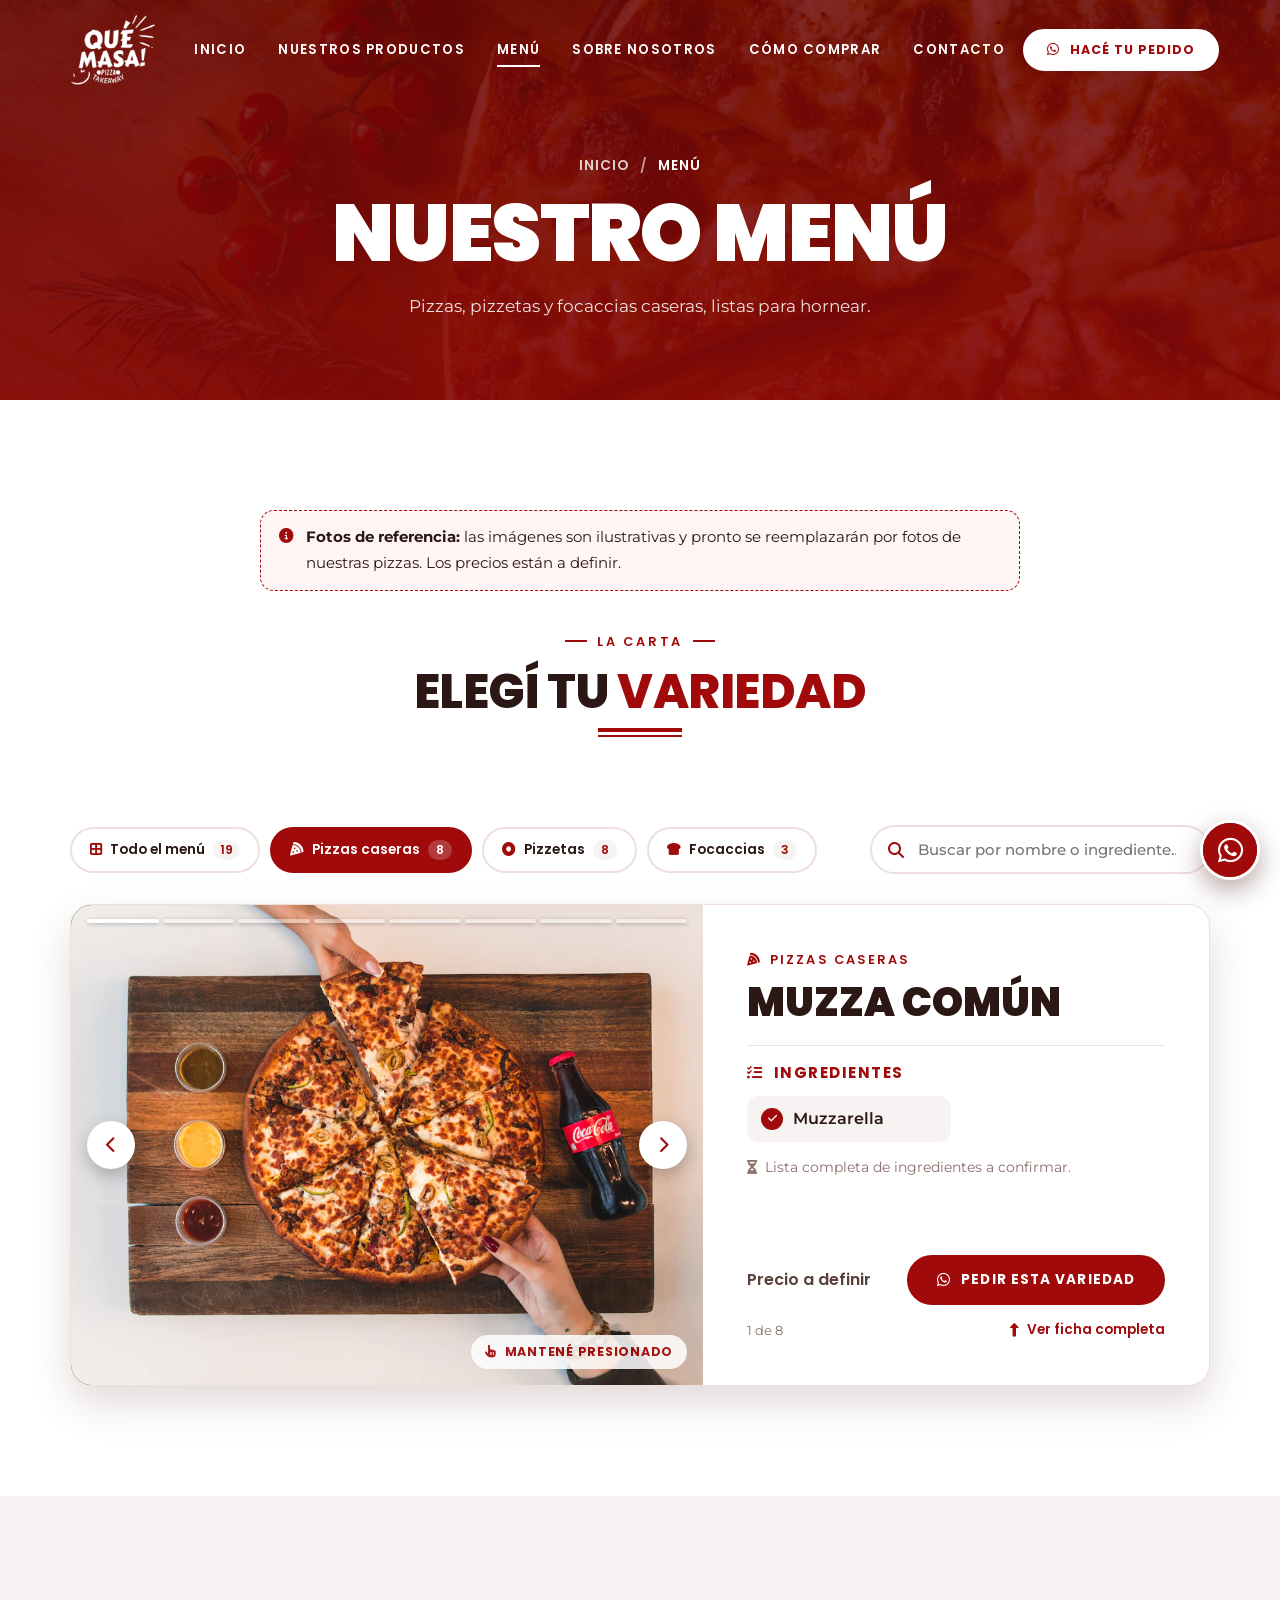
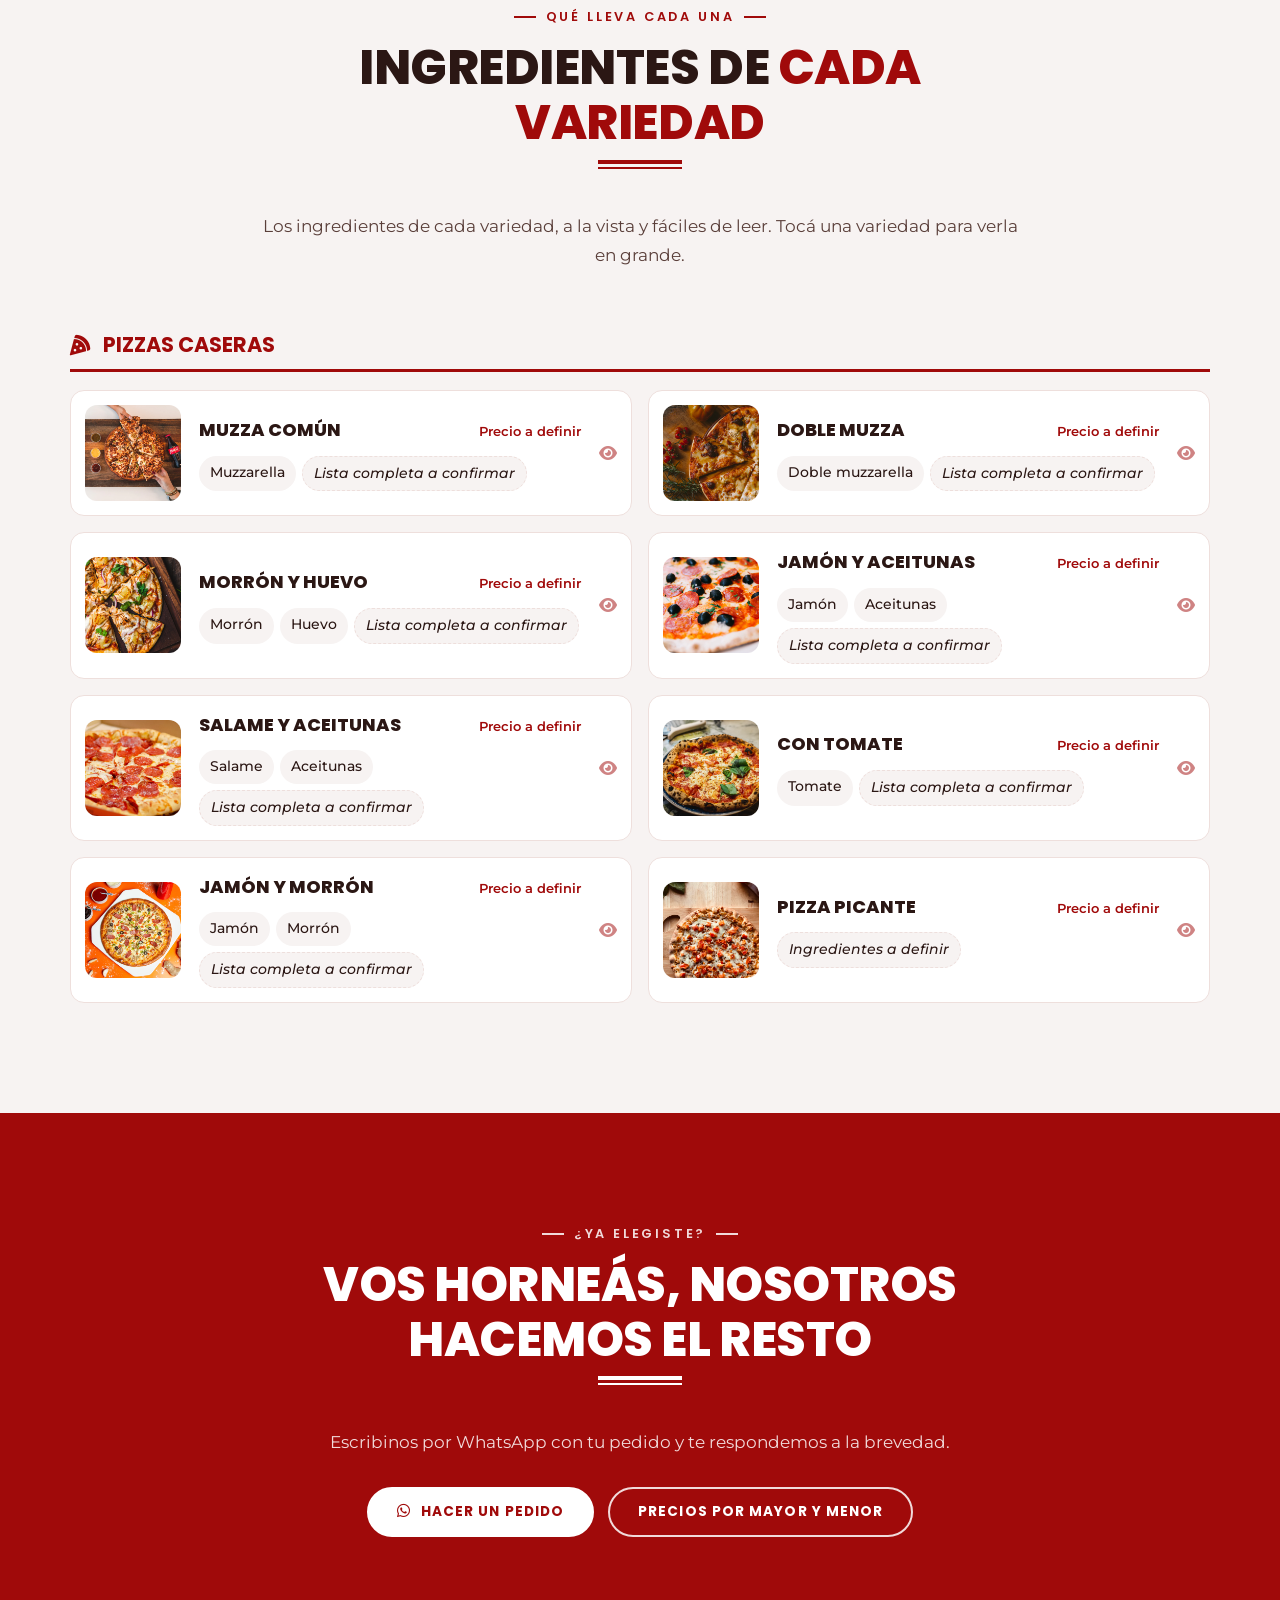
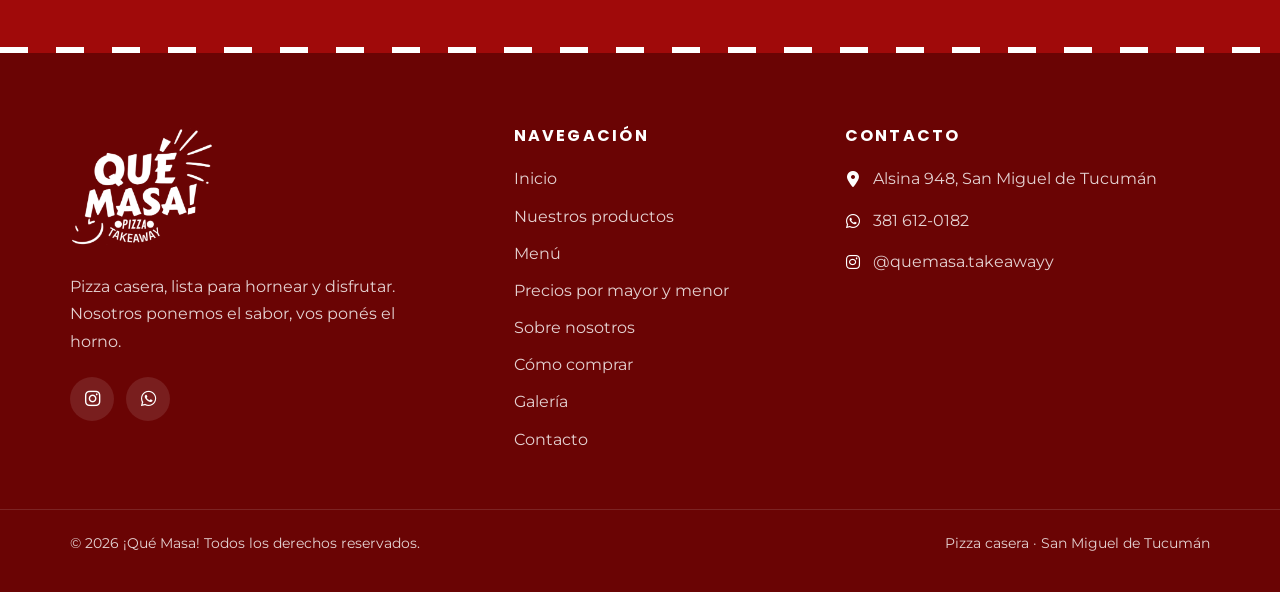
==== menu.html @ 03699018 "Sitio web de ¡Qué Masa!: inicio, menú interactivo y lista de precios - index.html: presentación, pro" ====
<!DOCTYPE html>
<html lang="es-AR">
<head>
    <meta charset="UTF-8">
    <meta name="viewport" content="width=device-width, initial-scale=1">
    <title>Menú | ¡Qué Masa! — Pizzas caseras, focaccias y pizzetas</title>
    <meta name="description" content="Menú de ¡Qué Masa!: pizzas caseras, pizzetas y focaccias listas para hornear. Mirá cada variedad con sus ingredientes y pedí por WhatsApp.">
    <meta name="theme-color" content="#6A0404">

    <meta property="og:type" content="website">
    <meta property="og:title" content="Menú | ¡Qué Masa!">
    <meta property="og:description" content="Pizzas caseras, focaccias y pizzetas listas para hornear. Mirá los ingredientes de cada una.">
    <meta property="og:image" content="assets/img/hero-pizza.webp">
    <meta property="og:locale" content="es_AR">

    <link rel="icon" type="image/png" href="assets/img/favicon.png">
    <link rel="apple-touch-icon" href="assets/img/favicon.png">

    <link rel="preconnect" href="https://fonts.googleapis.com">
    <link rel="preconnect" href="https://fonts.gstatic.com" crossorigin>
    <link href="https://fonts.googleapis.com/css2?family=Montserrat:wght@400;500;600;700&family=Poppins:wght@500;600;700;800;900&display=swap" rel="stylesheet">
    <link rel="stylesheet" href="https://cdnjs.cloudflare.com/ajax/libs/font-awesome/6.5.2/css/all.min.css" crossorigin="anonymous" referrerpolicy="no-referrer">

    <link rel="stylesheet" href="css/style.css">
</head>
<body class="pagina-menu">
    <a class="saltar-contenido" href="#contenido">Saltar al contenido</a>

    <!-- ==================== HEADER ==================== -->
    <header class="header" id="header">
        <nav class="nav contenedor" aria-label="Navegación principal">
            <a href="index.html" class="marca" aria-label="¡Qué Masa! — Ir al inicio">
                <img class="marca__logo" src="assets/img/logo-quemasa-blanco.png" alt="¡Qué Masa! Pizza Takeaway" width="484" height="403">
            </a>

            <button class="nav__toggle" type="button" aria-controls="menu-principal" aria-expanded="false" aria-label="Abrir menú">
                <span></span>
            </button>

            <ul class="nav__menu" id="menu-principal">
                <li><a class="nav__link" href="index.html#inicio">Inicio</a></li>
                <li><a class="nav__link" href="index.html#productos">Nuestros productos</a></li>
                <li><a class="nav__link is-active" href="menu.html" aria-current="page">Menú</a></li>
                <li><a class="nav__link" href="index.html#nosotros">Sobre nosotros</a></li>
                <li><a class="nav__link" href="index.html#como-comprar">Cómo comprar</a></li>
                <li><a class="nav__link" href="index.html#contacto">Contacto</a></li>
                <li>
                    <a class="btn btn--blanco nav__cta" href="https://wa.me/5493816120182" target="_blank" rel="noopener"
                       data-wa="¡Hola, Qué Masa! Vi el menú y quiero hacer un pedido.">
                        <i class="fa-brands fa-whatsapp" aria-hidden="true"></i> Hacé tu pedido
                    </a>
                </li>
            </ul>
            <div class="nav-overlay" aria-hidden="true"></div>
        </nav>
    </header>

    <main id="contenido">

        <!-- ==================== ENCABEZADO DE PÁGINA ==================== -->
        <section class="pagina-hero" aria-labelledby="menu-titulo">
            <div class="pagina-hero__foto">
                <img src="assets/img/banda-mayorista.webp" alt="" width="1600" height="800" fetchpriority="high">
            </div>
            <div class="contenedor pagina-hero__contenido">
                <nav class="migas" aria-label="Ruta de navegación">
                    <ol>
                        <li><a href="index.html">Inicio</a></li>
                        <li aria-current="page">Menú</li>
                    </ol>
                </nav>
                <h1 class="pagina-hero__titulo" id="menu-titulo">Nuestro menú</h1>
                <p class="pagina-hero__texto">Pizzas, pizzetas y focaccias caseras, listas para hornear.</p>
            </div>
        </section>

        <!-- ==================== CARTA INTERACTIVA ==================== -->
        <section class="seccion carta" id="carta" aria-labelledby="carta-titulo">
            <div class="contenedor">
                <p class="aviso-ejemplo" id="aviso-ejemplo" hidden>
                    <i class="fa-solid fa-circle-info" aria-hidden="true"></i>
                    <span><strong>Fotos de referencia:</strong> las imágenes son ilustrativas y pronto se reemplazarán por fotos de nuestras pizzas. Los precios están a definir.</span>
                </p>

                <div class="titulo-seccion revelar">
                    <span class="kicker">La carta</span>
                    <h2 class="titulo" id="carta-titulo">Elegí tu <span class="destacado">variedad</span></h2>
                </div>

                <!-- Filtros -->
                <div class="carta__controles revelar">
                    <div class="filtros" role="group" aria-label="Filtrar por categoría" id="filtros"></div>
                    <label class="buscador">
                        <i class="fa-solid fa-magnifying-glass" aria-hidden="true"></i>
                        <span class="visualmente-oculto">Buscar por nombre o ingrediente</span>
                        <input type="search" id="buscador" placeholder="Buscar por nombre o ingrediente…" autocomplete="off">
                    </label>
                </div>

                <!-- Carrusel: variedad seleccionada con foto grande e ingredientes -->
                <article class="vitrina" id="vitrina" aria-roledescription="carrusel" aria-label="Variedades del menú" aria-live="polite">
                    <div class="vitrina__media">
                        <button class="vitrina__foto" type="button" id="vitrina-foto" aria-label="Ampliar foto (mantené presionado para ver la ficha completa)">
                            <img id="vitrina-img" alt="" width="1000" height="750" draggable="false">
                            <span class="vitrina__zoom"><i class="fa-solid fa-hand-pointer" aria-hidden="true"></i> Mantené presionado</span>
                        </button>
                        <div class="historias" id="vitrina-progreso" aria-hidden="true"></div>
                        <span class="vitrina__etiqueta" id="vitrina-etiqueta" hidden></span>
                        <button class="vitrina__flecha vitrina__flecha--prev" type="button" id="vitrina-prev" aria-label="Variedad anterior"><i class="fa-solid fa-chevron-left" aria-hidden="true"></i></button>
                        <button class="vitrina__flecha vitrina__flecha--next" type="button" id="vitrina-next" aria-label="Variedad siguiente"><i class="fa-solid fa-chevron-right" aria-hidden="true"></i></button>
                    </div>

                    <div class="vitrina__info">
                        <span class="vitrina__categoria" id="vitrina-categoria"></span>
                        <h3 class="vitrina__nombre" id="vitrina-nombre"></h3>
                        <p class="vitrina__descripcion" id="vitrina-descripcion"></p>

                        <h4 class="vitrina__subtitulo"><i class="fa-solid fa-list-check" aria-hidden="true"></i> Ingredientes</h4>
                        <ul class="ingredientes" id="vitrina-ingredientes"></ul>
                        <p class="vitrina__nota" id="vitrina-nota" hidden><i class="fa-solid fa-hourglass-half" aria-hidden="true"></i> Lista completa de ingredientes a confirmar.</p>

                        <div class="vitrina__pie">
                            <p class="vitrina__precio" id="vitrina-precio"></p>
                            <a class="btn btn--whatsapp" id="vitrina-pedir" href="https://wa.me/5493816120182" target="_blank" rel="noopener">
                                <i class="fa-brands fa-whatsapp" aria-hidden="true"></i> Pedir esta variedad
                            </a>
                        </div>
                        <div class="vitrina__extra">
                            <p class="vitrina__contador" id="vitrina-contador"></p>
                            <button class="vitrina__ver-ficha" type="button" id="vitrina-ver-ficha">
                                <i class="fa-solid fa-up-long" aria-hidden="true"></i> Ver ficha completa
                            </button>
                        </div>
                    </div>
                </article>

                <p class="carta__vacio" id="carta-vacio" hidden>
                    <i class="fa-regular fa-face-frown" aria-hidden="true"></i>
                    No encontramos variedades con esa búsqueda. Probá con otro ingrediente.
                </p>

                <noscript>
                    <p class="carta__vacio">Para ver el menú interactivo necesitás tener JavaScript activado. También podés consultarnos por WhatsApp al 381 612-0182.</p>
                </noscript>
            </div>
        </section>

        <!-- ==================== INGREDIENTES DE CADA VARIEDAD ==================== -->
        <section class="seccion tabla-ingredientes" id="ingredientes" aria-labelledby="ingredientes-titulo">
            <div class="contenedor">
                <div class="titulo-seccion revelar">
                    <span class="kicker">Qué lleva cada una</span>
                    <h2 class="titulo" id="ingredientes-titulo">Ingredientes de <span class="destacado">cada variedad</span></h2>
                    <p class="bajada">Los ingredientes de cada variedad, a la vista y fáciles de leer. Tocá una variedad para verla en grande.</p>
                </div>

                <div id="lista-ingredientes"></div>
            </div>
        </section>

        <!-- ==================== CTA ==================== -->
        <section class="seccion menu-cta en-oscuro" aria-labelledby="cta-titulo">
            <div class="contenedor menu-cta__contenido revelar">
                <div class="titulo-seccion">
                    <span class="kicker">¿Ya elegiste?</span>
                    <h2 class="titulo" id="cta-titulo">Vos horneás, <span class="destacado">nosotros hacemos el resto</span></h2>
                    <p class="bajada">Escribinos por WhatsApp con tu pedido y te respondemos a la brevedad.</p>
                </div>
                <div class="menu-cta__acciones">
                    <a class="btn btn--blanco" href="https://wa.me/5493816120182" target="_blank" rel="noopener"
                       data-wa="¡Hola, Qué Masa! Vi el menú y quiero hacer un pedido.">
                        <i class="fa-brands fa-whatsapp" aria-hidden="true"></i> Hacer un pedido
                    </a>
                    <a class="btn btn--contorno" href="precios.html">Precios por mayor y menor</a>
                </div>
            </div>
        </section>
    </main>

    <!-- ==================== FOOTER ==================== -->
    <footer class="footer">
        <div class="contenedor footer__grid">
            <div class="footer__marca">
                <a href="index.html" class="marca" aria-label="¡Qué Masa! — Volver al inicio">
                    <img class="marca__logo" src="assets/img/logo-quemasa-blanco.png" alt="¡Qué Masa! Pizza Takeaway" width="484" height="403" loading="lazy">
                </a>
                <p class="footer__descripcion">Pizza casera, lista para hornear y disfrutar. Nosotros ponemos el sabor, vos ponés el horno.</p>
                <div class="redes">
                    <a href="https://www.instagram.com/quemasa.takeawayy/" target="_blank" rel="noopener" aria-label="Instagram de ¡Qué Masa!"><i class="fa-brands fa-instagram" aria-hidden="true"></i></a>
                    <a href="https://wa.me/5493816120182" target="_blank" rel="noopener" aria-label="WhatsApp de ¡Qué Masa!" data-wa="¡Hola, Qué Masa! Tengo una consulta."><i class="fa-brands fa-whatsapp" aria-hidden="true"></i></a>
                </div>
            </div>

            <nav aria-label="Navegación del pie de página">
                <h3>Navegación</h3>
                <ul class="footer__links">
                    <li><a href="index.html#inicio">Inicio</a></li>
                    <li><a href="index.html#productos">Nuestros productos</a></li>
                    <li><a href="menu.html">Menú</a></li>
                    <li><a href="precios.html">Precios por mayor y menor</a></li>
                    <li><a href="index.html#nosotros">Sobre nosotros</a></li>
                    <li><a href="index.html#como-comprar">Cómo comprar</a></li>
                    <li><a href="index.html#galeria">Galería</a></li>
                    <li><a href="index.html#contacto">Contacto</a></li>
                </ul>
            </nav>

            <div>
                <h3>Contacto</h3>
                <ul class="footer__contacto">
                    <li><i class="fa-solid fa-location-dot" aria-hidden="true"></i>
                        <a href="https://www.google.com/maps/search/?api=1&amp;query=Alsina%20948%2C%20San%20Miguel%20de%20Tucum%C3%A1n%2C%20Tucum%C3%A1n%2C%20Argentina" target="_blank" rel="noopener">Alsina 948, San Miguel de Tucumán</a></li>
                    <li><i class="fa-brands fa-whatsapp" aria-hidden="true"></i>
                        <a href="https://wa.me/5493816120182" target="_blank" rel="noopener" data-wa="¡Hola, Qué Masa! Tengo una consulta.">381 612-0182</a></li>
                    <li><i class="fa-brands fa-instagram" aria-hidden="true"></i>
                        <a href="https://www.instagram.com/quemasa.takeawayy/" target="_blank" rel="noopener">@quemasa.takeawayy</a></li>
                </ul>
            </div>
        </div>

        <div class="footer__base">
            <div class="contenedor">
                <p>© <span id="anio">2026</span> ¡Qué Masa! Todos los derechos reservados.</p>
                <p>Pizza casera · San Miguel de Tucumán</p>
            </div>
        </div>
    </footer>

    <a class="whatsapp-flotante" href="https://wa.me/5493816120182" target="_blank" rel="noopener"
       data-wa="¡Hola, Qué Masa! Vi el menú y quiero hacer un pedido." aria-label="Hacer un pedido por WhatsApp">
        <i class="fa-brands fa-whatsapp" aria-hidden="true"></i>
    </a>

    <!-- Ficha deslizable de la variedad (se abre manteniendo presionada la foto del carrusel) -->
    <div class="ficha" id="ficha" role="dialog" aria-modal="true" aria-labelledby="ficha-nombre" hidden>
        <div class="ficha__fondo" aria-hidden="true"></div>
        <section class="ficha__panel" id="ficha-panel">
            <div class="ficha__agarre" aria-hidden="true"></div>
            <button class="ficha__cerrar" type="button" id="ficha-cerrar" aria-label="Cerrar ficha"><i class="fa-solid fa-xmark" aria-hidden="true"></i></button>

            <div class="ficha__media" id="ficha-media">
                <img id="ficha-img" alt="" width="1000" height="750" draggable="false">
                <div class="historias historias--ficha" id="ficha-progreso" aria-hidden="true"></div>
                <span class="vitrina__etiqueta" id="ficha-etiqueta" hidden></span>
                <button class="ficha__zona ficha__zona--prev" type="button" id="ficha-prev" aria-label="Variedad anterior"></button>
                <button class="ficha__zona ficha__zona--next" type="button" id="ficha-next" aria-label="Variedad siguiente"></button>
            </div>

            <div class="ficha__cuerpo">
                <span class="vitrina__categoria" id="ficha-categoria"></span>
                <h2 class="vitrina__nombre" id="ficha-nombre"></h2>
                <p class="vitrina__descripcion" id="ficha-descripcion"></p>

                <h3 class="vitrina__subtitulo"><i class="fa-solid fa-list-check" aria-hidden="true"></i> Ingredientes</h3>
                <ul class="ingredientes" id="ficha-ingredientes"></ul>
                <p class="vitrina__nota" id="ficha-nota" hidden><i class="fa-solid fa-hourglass-half" aria-hidden="true"></i> Lista completa de ingredientes a confirmar.</p>

                <div class="vitrina__pie">
                    <p class="vitrina__precio" id="ficha-precio"></p>
                    <a class="btn btn--whatsapp" id="ficha-pedir" href="https://wa.me/5493816120182" target="_blank" rel="noopener">
                        <i class="fa-brands fa-whatsapp" aria-hidden="true"></i> Pedir esta variedad
                    </a>
                </div>
                <p class="ficha__ayuda">
                    <span id="ficha-contador"></span> ·
                    Tocá los costados de la foto para pasar de variedad · Deslizá hacia abajo para cerrar
                </p>
            </div>
        </section>
    </div>

    <!-- Visor de fotos -->
    <div class="lightbox" id="lightbox" role="dialog" aria-modal="true" aria-label="Imagen ampliada" hidden>
        <button class="lightbox__btn lightbox__cerrar" type="button" aria-label="Cerrar"><i class="fa-solid fa-xmark" aria-hidden="true"></i></button>
        <button class="lightbox__btn lightbox__prev" type="button" aria-label="Imagen anterior"><i class="fa-solid fa-chevron-left" aria-hidden="true"></i></button>
        <figure class="lightbox__figura">
            <img class="lightbox__img" alt="">
            <figcaption class="lightbox__leyenda"></figcaption>
        </figure>
        <button class="lightbox__btn lightbox__next" type="button" aria-label="Imagen siguiente"><i class="fa-solid fa-chevron-right" aria-hidden="true"></i></button>
    </div>

    <script src="js/main.js" defer></script>
    <script src="js/menu-datos.js" defer></script>
    <script src="js/menu.js" defer></script>
</body>
</html>
---- css/style.css ----
/* ==========================================================================
   ¡Qué Masa! — Hoja de estilos principal
   Estructura inspirada en la plantilla Dina (header centrado, títulos con
   "kicker" y subrayado doble, franjas con foto de fondo, tarjetas con overlay),
   reinterpretada con la identidad roja y blanca de la marca (amarillo solo como acento).
   ========================================================================== */

:root {
    /* Colores principales de marca */
    /* Basados en el rojo del logo (#B60A0A), un poco más oscuros */
    --rojo: #A00A0A;
    --rojo-oscuro: #860707;
    --rojo-profundo: #6A0404;
    --rojo-logo: #B60A0A;

    /* Colores secundarios */
    --amarillo: #F8B800;
    --amarillo-oscuro: #D99B00;
    --blanco: #FFFFFF;
    --gris-claro: #F7F3F2;
    --crema: #F5E8D8;

    /* Colores de interfaz */
    --texto-oscuro: #2B1714;
    --texto-claro: #FFFFFF;
    --fondo-claro: #FFFFFF;
    --borde: #EEDFDC;

    /* Estados */
    --hover: #B60A0A;
    --sombra: rgba(70, 4, 4, 0.15);

    /* Tipografía */
    --fuente-titulos: 'Poppins', sans-serif;
    --fuente-textos: 'Montserrat', sans-serif;

    /* Sistema (derivado de la marca) */
    --radio: 14px;
    --radio-lg: 22px;
    --contenedor: 1180px;
    --header-alto: 84px;
    --transicion: .35s cubic-bezier(.22, .61, .36, 1);
    --sombra-lg: 0 18px 40px var(--sombra);
}

/* --------------------------------------------------------------------------
   Base
   -------------------------------------------------------------------------- */
*,
*::before,
*::after { box-sizing: border-box; }

html { scroll-behavior: smooth; scroll-padding-top: 72px; }

body {
    margin: 0;
    font-family: var(--fuente-textos);
    font-size: 1rem;
    line-height: 1.7;
    color: var(--texto-oscuro);
    background: var(--fondo-claro);
    -webkit-font-smoothing: antialiased;
    overflow-x: hidden;
}

img { max-width: 100%; display: block; }

a { color: inherit; text-decoration: none; }

h1, h2, h3, h4 {
    font-family: var(--fuente-titulos);
    line-height: 1.15;
    margin: 0 0 .5em;
}

p { margin: 0 0 1em; }

ul, ol { margin: 0; padding: 0; list-style: none; }

:focus-visible {
    outline: 3px solid var(--amarillo);
    outline-offset: 3px;
}

.contenedor {
    width: 100%;
    max-width: var(--contenedor);
    margin: 0 auto;
    padding: 0 20px;
}

.seccion { padding: clamp(64px, 9vw, 110px) 0; }

.visualmente-oculto {
    position: absolute !important;
    width: 1px; height: 1px;
    overflow: hidden; clip: rect(0 0 0 0);
    white-space: nowrap;
}

.saltar-contenido {
    position: absolute; left: 12px; top: -60px; z-index: 200;
    background: var(--amarillo); color: var(--texto-oscuro);
    padding: 10px 16px; border-radius: 8px; font-weight: 700;
    transition: top var(--transicion);
}
.saltar-contenido:focus { top: 12px; }

/* --------------------------------------------------------------------------
   Títulos de sección (heredado de Dina: kicker + título + subrayado doble)
   -------------------------------------------------------------------------- */
.titulo-seccion {
    text-align: center;
    max-width: 760px;
    margin: 0 auto clamp(40px, 6vw, 64px);
}
.titulo-seccion--izq { text-align: left; margin-left: 0; }

.kicker {
    display: flex;
    justify-content: center;
    align-items: center;
    gap: 10px;
    font-family: var(--fuente-titulos);
    font-size: .8rem;
    font-weight: 600;
    letter-spacing: .22em;
    text-transform: uppercase;
    color: var(--rojo);
    margin-bottom: 12px;
}
.kicker::before,
.kicker::after {
    content: "";
    width: 22px; height: 2px;
    background: currentColor;
}
.titulo-seccion--izq .kicker { justify-content: flex-start; }
.titulo-seccion--izq .kicker::before { display: none; }

.titulo {
    font-size: clamp(1.9rem, 4.4vw, 3rem);
    font-weight: 800;
    text-transform: uppercase;
    letter-spacing: -.01em;
    color: var(--texto-oscuro);
    display: inline-block;
    position: relative;
    padding-bottom: 18px;
}
/* Subrayado doble característico de Dina, en rojo de marca */
.titulo::after {
    content: "";
    position: absolute;
    left: 50%; bottom: 0;
    transform: translateX(-50%);
    width: 84px; height: 9px;
    border-top: 4px solid var(--rojo);
    border-bottom: 2px solid var(--rojo);
}
.titulo-seccion--izq .titulo::after { left: 0; transform: none; }

.titulo .destacado { color: var(--rojo); }

.bajada {
    font-size: 1.08rem;
    color: #5a3f3a;
    margin-top: 18px;
}

/* Variante sobre fondo rojo / oscuro */
.en-oscuro .kicker { color: rgba(255, 255, 255, .85); }
.en-oscuro .titulo { color: var(--texto-claro); }
.en-oscuro .titulo .destacado { color: var(--texto-claro); }
.en-oscuro .titulo::after { border-color: var(--texto-claro); }
.en-oscuro .bajada { color: rgba(255, 255, 255, .85); }

/* --------------------------------------------------------------------------
   Botones
   -------------------------------------------------------------------------- */
.btn {
    --btn-bg: var(--rojo);
    --btn-color: var(--texto-claro);
    --btn-borde: var(--rojo);
    display: inline-flex;
    align-items: center;
    justify-content: center;
    gap: 10px;
    padding: 15px 28px;
    border: 2px solid var(--btn-borde);
    border-radius: 999px;
    background: var(--btn-bg);
    color: var(--btn-color);
    font-family: var(--fuente-titulos);
    font-size: .85rem;
    font-weight: 700;
    letter-spacing: .08em;
    text-transform: uppercase;
    line-height: 1.2;
    cursor: pointer;
    transition: transform var(--transicion), background var(--transicion),
                color var(--transicion), border-color var(--transicion),
                box-shadow var(--transicion);
}
.btn i { font-size: 1.1em; }
.btn:hover {
    transform: translateY(-3px);
    box-shadow: 0 12px 24px var(--sombra);
}

/* Blanco con texto rojo: botón principal sobre fondos rojos */
.btn--blanco { --btn-bg: var(--blanco); --btn-color: var(--rojo); --btn-borde: var(--blanco); }
.btn--blanco:hover { --btn-bg: var(--rojo-profundo); --btn-color: var(--texto-claro); --btn-borde: var(--texto-claro); }
/* Amarillo: reservado para destacar promociones puntuales */
.btn--amarillo { --btn-bg: var(--amarillo); --btn-color: var(--texto-oscuro); --btn-borde: var(--amarillo); }
.btn--amarillo:hover { --btn-bg: var(--amarillo-oscuro); --btn-borde: var(--amarillo-oscuro); }

.btn--rojo { --btn-bg: var(--rojo); --btn-color: var(--texto-claro); --btn-borde: var(--rojo); }
.btn--rojo:hover { --btn-bg: var(--hover); --btn-borde: var(--hover); }

.btn--contorno { --btn-bg: transparent; --btn-color: var(--texto-claro); --btn-borde: rgba(255, 255, 255, .85); }
.btn--contorno:hover { --btn-bg: var(--texto-claro); --btn-color: var(--rojo); --btn-borde: var(--texto-claro); }

.btn--contorno-rojo { --btn-bg: transparent; --btn-color: var(--rojo); --btn-borde: var(--rojo); }
.btn--contorno-rojo:hover { --btn-bg: var(--rojo); --btn-color: var(--texto-claro); }

.btn--bloque { width: 100%; }

/* --------------------------------------------------------------------------
   Marca / logo oficial (assets/img/logo-quemasa-blanco.png)
   -------------------------------------------------------------------------- */
.marca { display: inline-flex; align-items: center; flex-shrink: 0; }
.marca__logo { height: 72px; width: auto; transition: height var(--transicion); }
.header.is-scrolled .marca__logo { height: 56px; }
.footer .marca__logo { height: 120px; }

/* --------------------------------------------------------------------------
   Header / navegación
   -------------------------------------------------------------------------- */
.header {
    position: fixed;
    inset: 0 0 auto 0;
    z-index: 100;
    transition: background var(--transicion), box-shadow var(--transicion), padding var(--transicion);
    padding: 14px 0;
}
.header.is-scrolled {
    background: var(--rojo-profundo);
    box-shadow: 0 6px 24px rgba(40, 0, 0, .35);
    padding: 6px 0;
}

.nav {
    display: flex;
    align-items: center;
    justify-content: space-between;
    gap: 24px;
    min-height: 60px;
}

.nav__menu {
    display: flex;
    align-items: center;
    gap: 4px;
}

.nav__link {
    position: relative;
    display: block;
    padding: 10px 14px;
    font-family: var(--fuente-titulos);
    font-size: .82rem;
    font-weight: 600;
    letter-spacing: .1em;
    text-transform: uppercase;
    color: var(--texto-claro);
    white-space: nowrap;
    transition: color var(--transicion);
}
.nav__link::after {
    content: "";
    position: absolute;
    left: 14px; right: 14px; bottom: 4px;
    height: 2px;
    background: var(--texto-claro);
    transform: scaleX(0);
    transform-origin: left;
    transition: transform var(--transicion);
}
.nav__link:hover,
.nav__link.is-active { color: var(--texto-claro); }
.nav__link:hover::after,
.nav__link.is-active::after { transform: scaleX(1); }

.nav__cta { padding: 12px 22px; font-size: .78rem; white-space: nowrap; }

.nav__toggle {
    display: none;
    width: 46px; height: 46px;
    border: 2px solid rgba(255, 255, 255, .5);
    border-radius: 12px;
    background: transparent;
    color: var(--texto-claro);
    cursor: pointer;
    position: relative;
}
.nav__toggle span,
.nav__toggle span::before,
.nav__toggle span::after {
    position: absolute;
    left: 50%;
    width: 20px; height: 2px;
    margin-left: -10px;
    background: currentColor;
    border-radius: 2px;
    transition: transform var(--transicion), background var(--transicion);
}
.nav__toggle span { top: 50%; margin-top: -1px; }
.nav__toggle span::before,
.nav__toggle span::after { content: ""; left: 0; margin-left: 0; }
.nav__toggle span::before { transform: translateY(-7px); }
.nav__toggle span::after { transform: translateY(7px); }
.nav__toggle[aria-expanded="true"] span { background: transparent; }
.nav__toggle[aria-expanded="true"] span::before { transform: rotate(45deg); }
.nav__toggle[aria-expanded="true"] span::after { transform: rotate(-45deg); }

/* --------------------------------------------------------------------------
   Hero
   -------------------------------------------------------------------------- */
.hero {
    position: relative;
    min-height: 100vh;
    min-height: 100svh;
    display: flex;
    align-items: center;
    padding: calc(var(--header-alto) + 40px) 0 90px;
    color: var(--texto-claro);
    background: var(--rojo-profundo);
    overflow: hidden;
    isolation: isolate;
}
.hero__foto {
    position: absolute;
    inset: 0;
    z-index: -2;
}
.hero__foto img {
    width: 100%; height: 100%;
    object-fit: cover;
    object-position: 70% center;
    animation: heroZoom 18s ease-out both;
}
/* Degradado rojo: el texto vive sobre el rojo, la pizza respira a la derecha */
.hero::before {
    content: "";
    position: absolute;
    inset: 0;
    z-index: -1;
    background:
        linear-gradient(100deg, rgba(106, 4, 4, .96) 0%, rgba(160, 10, 10, .86) 34%, rgba(160, 10, 10, .25) 62%, rgba(40, 0, 0, 0) 100%),
        linear-gradient(0deg, rgba(40, 0, 0, .55) 0%, transparent 35%);
}

.hero__contenido { max-width: 620px; }

.hero__etiqueta {
    display: inline-flex;
    align-items: center;
    gap: 10px;
    padding: 8px 16px;
    border-radius: 999px;
    background: rgba(255, 255, 255, .12);
    border: 1px solid rgba(255, 255, 255, .4);
    color: var(--texto-claro);
    font-family: var(--fuente-titulos);
    font-size: .78rem;
    font-weight: 600;
    letter-spacing: .16em;
    text-transform: uppercase;
    margin-bottom: 22px;
}

.hero__titulo { margin: 0 0 22px; line-height: 1; }
.hero__logo {
    width: clamp(220px, 26vw, 340px);
    height: auto;
    filter: drop-shadow(0 10px 24px rgba(40, 0, 0, .45));
}

.hero__subtitulo {
    font-size: clamp(1.25rem, 2.6vw, 1.75rem);
    font-weight: 700;
    color: var(--texto-claro);
    margin-bottom: 18px;
}

.hero__texto {
    font-size: 1.05rem;
    color: rgba(255, 255, 255, .88);
    max-width: 520px;
    margin-bottom: 34px;
}

.hero__acciones { display: flex; flex-wrap: wrap; gap: 14px; }

@keyframes heroZoom { from { transform: scale(1.12); } to { transform: scale(1); } }

/* --------------------------------------------------------------------------
   Franja de beneficios (barra de características de Dina)
   -------------------------------------------------------------------------- */
.franja {
    position: relative;
    z-index: 2;
    margin-top: -56px;
}
.franja__lista {
    display: grid;
    grid-template-columns: repeat(3, 1fr);
    background: var(--texto-claro);
    border-radius: var(--radio-lg);
    box-shadow: var(--sombra-lg);
    overflow: hidden;
}
.franja__item {
    display: flex;
    align-items: center;
    gap: 16px;
    padding: 26px 28px;
    font-family: var(--fuente-titulos);
    font-weight: 700;
    font-size: 1rem;
    color: var(--texto-oscuro);
    text-transform: uppercase;
    letter-spacing: .03em;
}
.franja__item + .franja__item { border-left: 1px solid var(--borde); }
.franja__item i {
    width: 50px; height: 50px;
    display: grid; place-items: center;
    border-radius: 50%;
    background: var(--rojo);
    color: var(--texto-claro);
    font-size: 1.2rem;
    flex-shrink: 0;
}

/* --------------------------------------------------------------------------
   Sobre nosotros
   -------------------------------------------------------------------------- */
.nosotros__grid {
    display: grid;
    grid-template-columns: 1.05fr 1fr;
    gap: clamp(40px, 6vw, 80px);
    align-items: center;
}

.nosotros__fotos {
    position: relative;
    padding: 0 0 60px 0;
}
.nosotros__foto-principal {
    border-radius: var(--radio-lg);
    overflow: hidden;
    aspect-ratio: 4 / 4.4;
    box-shadow: var(--sombra-lg);
}
.nosotros__foto-principal img,
.nosotros__foto-secundaria img { width: 100%; height: 100%; object-fit: cover; }
.nosotros__foto-secundaria {
    position: absolute;
    right: -24px; bottom: 0;
    width: 46%;
    aspect-ratio: 1;
    border-radius: var(--radio-lg);
    overflow: hidden;
    border: 8px solid var(--fondo-claro);
    box-shadow: var(--sombra-lg);
}
.nosotros__sello {
    position: absolute;
    left: -18px; top: 28px;
    width: 116px; height: 116px;
    display: grid; place-items: center;
    text-align: center;
    border-radius: 50%;
    background: var(--rojo);
    color: var(--texto-claro);
    outline: 2px dashed rgba(255, 255, 255, .7);
    outline-offset: -8px;
    font-family: var(--fuente-titulos);
    font-weight: 800;
    font-size: .78rem;
    line-height: 1.15;
    text-transform: uppercase;
    box-shadow: 0 10px 24px var(--sombra);
    transform: rotate(-10deg);
}
.nosotros__sello span { display: block; font-size: 1.6rem; }

.nosotros__texto { font-size: 1.06rem; color: #4a302b; }

.caracteristicas { display: grid; gap: 18px; margin: 30px 0 36px; }

.caracteristica {
    display: flex;
    gap: 18px;
    align-items: flex-start;
    padding: 18px 20px;
    border-radius: var(--radio);
    background: var(--texto-claro);
    border: 1px solid var(--borde);
    transition: transform var(--transicion), box-shadow var(--transicion), border-color var(--transicion);
}
.caracteristica:hover {
    transform: translateX(6px);
    border-color: var(--rojo);
    box-shadow: 0 10px 24px var(--sombra);
}
.caracteristica__icono {
    width: 54px; height: 54px;
    flex-shrink: 0;
    display: grid; place-items: center;
    border-radius: 14px;
    background: var(--rojo);
    color: var(--texto-claro);
    font-size: 1.35rem;
}
.caracteristica h3 {
    font-size: 1.05rem;
    text-transform: uppercase;
    color: var(--rojo);
    margin-bottom: 4px;
}
.caracteristica p { margin: 0; font-size: .95rem; color: #5a3f3a; }

/* --------------------------------------------------------------------------
   Productos
   -------------------------------------------------------------------------- */
.productos { background: var(--gris-claro); position: relative; }

.productos__grid {
    display: grid;
    grid-template-columns: repeat(auto-fit, minmax(280px, 1fr));
    gap: 30px;
}

.producto {
    display: flex;
    flex-direction: column;
    background: var(--texto-claro);
    border-radius: var(--radio-lg);
    overflow: hidden;
    box-shadow: 0 8px 24px var(--sombra);
    transition: transform var(--transicion), box-shadow var(--transicion);
}
.producto:hover {
    transform: translateY(-8px);
    box-shadow: var(--sombra-lg);
}

.producto__media {
    position: relative;
    aspect-ratio: 4 / 3;
    overflow: hidden;
    background: var(--borde);
}
.producto__media img {
    width: 100%; height: 100%;
    object-fit: cover;
    transition: transform .7s cubic-bezier(.22, .61, .36, 1);
}
.producto:hover .producto__media img { transform: scale(1.08); }

.producto__etiqueta {
    position: absolute;
    top: 16px; left: 16px;
    padding: 6px 14px;
    border-radius: 999px;
    background: var(--amarillo);
    color: var(--rojo-profundo);
    font-family: var(--fuente-titulos);
    font-size: .72rem;
    font-weight: 700;
    letter-spacing: .08em;
    text-transform: uppercase;
}

.producto__cuerpo {
    display: flex;
    flex-direction: column;
    flex: 1;
    padding: 26px 26px 28px;
}
.producto__nombre {
    font-size: 1.3rem;
    font-weight: 800;
    color: var(--rojo);
    text-transform: uppercase;
    margin-bottom: 10px;
}
.producto__descripcion { color: #5a3f3a; font-size: .97rem; flex: 1; }

/* Espacio reservado para variedades y precios (se completa más adelante) */
.producto__variedades { margin: 4px 0 18px; display: grid; gap: 8px; }
.producto__variedades:empty { display: none; }
.variedad {
    display: flex;
    align-items: baseline;
    gap: 8px;
    font-size: .95rem;
}
.variedad__nombre { font-weight: 600; }
.variedad__puntos { flex: 1; border-bottom: 2px dotted var(--borde); transform: translateY(-4px); }
.variedad__precio { font-family: var(--fuente-titulos); font-weight: 700; color: var(--rojo); }

.producto__precio {
    display: flex;
    align-items: center;
    gap: 8px;
    padding: 12px 0 18px;
    margin-top: 6px;
    border-top: 1px dashed var(--borde);
    font-family: var(--fuente-titulos);
    font-size: .85rem;
    font-weight: 600;
    color: var(--rojo);
}
.producto__precio i { color: var(--rojo); }

/* Botón WhatsApp reutilizable */
.btn--whatsapp { --btn-bg: var(--rojo); --btn-color: var(--texto-claro); --btn-borde: var(--rojo); }
.btn--whatsapp:hover { --btn-bg: var(--rojo-profundo); --btn-borde: var(--rojo-profundo); }

/* --------------------------------------------------------------------------
   Cómo comprar (pasos)
   -------------------------------------------------------------------------- */
.pasos-seccion {
    background:
        radial-gradient(circle at 12% 20%, rgba(255, 255, 255, .08), transparent 40%),
        radial-gradient(circle at 88% 90%, rgba(0, 0, 0, .18), transparent 45%),
        var(--rojo);
    color: var(--texto-claro);
    position: relative;
    overflow: hidden;
}

.pasos {
    display: grid;
    grid-template-columns: repeat(3, 1fr);
    gap: 30px;
    counter-reset: paso;
    position: relative;
}

.paso {
    position: relative;
    text-align: center;
    padding: 0 10px;
}
.paso__media {
    position: relative;
    width: min(220px, 70%);
    aspect-ratio: 1;
    margin: 0 auto 26px;
    border-radius: 50%;
    padding: 8px;
    background: var(--texto-claro);
    box-shadow: 0 16px 40px rgba(0, 0, 0, .3);
    transition: transform var(--transicion);
}
.paso:hover .paso__media { transform: translateY(-6px) rotate(-3deg); }
/* La foto de cada paso es un botón que abre la ficha */
button.paso__media { display: block; border: 0; cursor: pointer; font: inherit; }
.paso__ver {
    position: absolute;
    left: 50%; bottom: 10px;
    transform: translateX(-50%);
    display: inline-flex; align-items: center; gap: 6px;
    padding: 6px 14px;
    border-radius: 999px;
    background: var(--blanco);
    color: var(--rojo);
    font-family: var(--fuente-titulos);
    font-size: .78rem;
    font-weight: 700;
    letter-spacing: .06em;
    text-transform: uppercase;
    box-shadow: 0 6px 16px rgba(0, 0, 0, .25);
    transition: background var(--transicion), color var(--transicion);
}
.paso__media:hover .paso__ver,
.paso__media:focus-visible .paso__ver { background: var(--rojo); color: var(--texto-claro); }

.ficha__acciones { display: flex; flex-wrap: wrap; gap: 12px; margin-top: 8px; }
@media (max-width: 560px) { .ficha__acciones .btn { width: 100%; } }
.paso__media img {
    width: 100%; height: 100%;
    border-radius: 50%;
    object-fit: cover;
    border: 4px solid var(--rojo);
}
.paso__numero {
    position: absolute;
    top: 4px; right: 4px;
    width: 56px; height: 56px;
    display: grid; place-items: center;
    border-radius: 50%;
    background: var(--texto-claro);
    color: var(--rojo);
    font-family: var(--fuente-titulos);
    font-weight: 900;
    font-size: 1.4rem;
    border: 4px solid var(--rojo);
}
.paso__icono { color: var(--texto-claro); font-size: 1.5rem; margin-bottom: 10px; opacity: .9; }
.paso h3 {
    font-size: 1.3rem;
    text-transform: uppercase;
    margin-bottom: 8px;
}
.paso p { color: rgba(255, 255, 255, .85); max-width: 300px; margin: 0 auto; }

/* Línea punteada que conecta los pasos en escritorio */
.pasos::before {
    content: "";
    position: absolute;
    top: 110px; left: 18%; right: 18%;
    border-top: 3px dashed rgba(255, 255, 255, .35);
    z-index: 0;
}
.paso { z-index: 1; }

.pasos-seccion__cta { text-align: center; margin-top: 54px; }

/* --------------------------------------------------------------------------
   Mayorista / minorista (banda con foto de fondo, estilo "Open Hours" de Dina)
   -------------------------------------------------------------------------- */
.banda {
    position: relative;
    color: var(--texto-claro);
    isolation: isolate;
    overflow: hidden;
}
.banda__fondo {
    position: absolute;
    inset: 0;
    z-index: -2;
}
.banda__fondo img { width: 100%; height: 100%; object-fit: cover; }
.banda::before {
    content: "";
    position: absolute; inset: 0; z-index: -1;
    background: linear-gradient(90deg, rgba(106, 4, 4, .96), rgba(134, 7, 7, .88) 55%, rgba(134, 7, 7, .78));
}

.mayorista {
    display: grid;
    grid-template-columns: 1.2fr 1fr;
    gap: 50px;
    align-items: center;
}
.mayorista__opciones { display: grid; gap: 18px; }
.opcion {
    display: flex;
    gap: 18px;
    align-items: center;
    padding: 22px 24px;
    border-radius: var(--radio);
    background: rgba(255, 255, 255, .08);
    border: 1px solid rgba(255, 255, 255, .18);
    backdrop-filter: blur(4px);
    transition: background var(--transicion), transform var(--transicion);
}
.opcion:hover { background: rgba(255, 255, 255, .14); transform: translateX(-6px); }
a.opcion { color: inherit; }
.opcion__ver {
    display: inline-flex; align-items: center; gap: 8px;
    margin-top: 8px;
    font-family: var(--fuente-titulos);
    font-size: .8rem;
    font-weight: 700;
    letter-spacing: .06em;
    text-transform: uppercase;
    color: var(--texto-claro);
    transition: gap var(--transicion);
}
.opcion:hover .opcion__ver { gap: 12px; text-decoration: underline; }
.opcion > i {
    width: 56px; height: 56px;
    flex-shrink: 0;
    display: grid; place-items: center;
    border-radius: 50%;
    background: var(--texto-claro);
    color: var(--rojo);
    font-size: 1.3rem;
}
.opcion h3 { font-size: 1.1rem; text-transform: uppercase; margin: 0 0 2px; color: var(--texto-claro); }
.opcion p { margin: 0; font-size: .95rem; color: rgba(255, 255, 255, .85); }

.mayorista .acciones { display: flex; flex-wrap: wrap; gap: 14px; margin-top: 10px; }

/* --------------------------------------------------------------------------
   Galería
   -------------------------------------------------------------------------- */
.galeria__grid {
    display: grid;
    grid-template-columns: repeat(4, 1fr);
    grid-auto-rows: 220px;
    gap: 16px;
}
.galeria__item {
    position: relative;
    border-radius: var(--radio);
    overflow: hidden;
    cursor: zoom-in;
    padding: 0;
    border: 0;
    background: var(--borde);
}
.galeria__item--alto { grid-row: span 2; }
.galeria__item--ancho { grid-column: span 2; }
.galeria__item img {
    width: 100%; height: 100%;
    object-fit: cover;
    transition: transform .7s cubic-bezier(.22, .61, .36, 1);
}
.galeria__item::after {
    content: "";
    position: absolute; inset: 0;
    background: linear-gradient(0deg, rgba(134, 7, 7, .88), rgba(134, 7, 7, 0) 60%);
    opacity: 0;
    transition: opacity var(--transicion);
}
.galeria__leyenda {
    position: absolute;
    left: 18px; bottom: 16px; right: 18px;
    z-index: 1;
    display: flex; align-items: center; gap: 10px;
    color: var(--texto-claro);
    font-family: var(--fuente-titulos);
    font-weight: 700;
    font-size: .95rem;
    text-align: left;
    text-transform: uppercase;
    letter-spacing: .04em;
    opacity: 0;
    transform: translateY(10px);
    transition: opacity var(--transicion), transform var(--transicion);
}
.galeria__leyenda i { color: var(--texto-claro); }
.galeria__item:hover img,
.galeria__item:focus-visible img { transform: scale(1.07); }
.galeria__item:hover::after,
.galeria__item:focus-visible::after,
.galeria__item:hover .galeria__leyenda,
.galeria__item:focus-visible .galeria__leyenda { opacity: 1; transform: none; }

/* Lightbox */
.lightbox {
    position: fixed;
    inset: 0;
    z-index: 300;
    display: grid;
    place-items: center;
    padding: 60px 20px;
    background: rgba(40, 2, 2, .94);
    opacity: 0;
    visibility: hidden;
    transition: opacity var(--transicion), visibility var(--transicion);
}
.lightbox[hidden] { display: none; }
.lightbox.is-open { opacity: 1; visibility: visible; }
.lightbox__figura { margin: 0; text-align: center; }
.lightbox__img {
    max-width: min(1100px, 100%);
    max-height: 78vh;
    border-radius: var(--radio);
    box-shadow: 0 20px 60px rgba(0, 0, 0, .5);
    margin: 0 auto;
}
.lightbox__leyenda {
    margin-top: 16px;
    color: var(--texto-claro);
    font-family: var(--fuente-titulos);
    font-weight: 600;
    text-transform: uppercase;
    letter-spacing: .08em;
}
.lightbox__btn {
    position: absolute;
    width: 52px; height: 52px;
    display: grid; place-items: center;
    border: 0;
    border-radius: 50%;
    background: var(--texto-claro);
    color: var(--rojo);
    font-size: 1.2rem;
    cursor: pointer;
    transition: transform var(--transicion), background var(--transicion);
}
.lightbox__btn:hover { background: var(--rojo); color: var(--texto-claro); transform: scale(1.08); }
.lightbox__cerrar { top: 18px; right: 18px; }
.lightbox__prev { left: 18px; top: 50%; margin-top: -26px; }
.lightbox__next { right: 18px; top: 50%; margin-top: -26px; }

/* --------------------------------------------------------------------------
   Contacto
   -------------------------------------------------------------------------- */
.contacto { background: var(--gris-claro); }

/* Ubicación: mapa grande con tarjeta de dirección encima */
.ubicacion {
    position: relative;
    margin-top: 34px;
    border-radius: var(--radio-lg);
    overflow: hidden;
    box-shadow: var(--sombra-lg);
    background: var(--borde);
}
.ubicacion__mapa {
    position: relative;
    height: clamp(420px, 52vw, 560px);
}
.ubicacion__mapa iframe {
    position: absolute; inset: 0;
    width: 100%; height: 100%;
    border: 0;
}
.ubicacion__info {
    position: absolute;
    top: 28px; right: 28px;
    width: min(360px, calc(100% - 56px));
    padding: 28px 28px 26px;
    border-radius: var(--radio-lg);
    background: var(--blanco);
    box-shadow: 0 18px 40px rgba(40, 0, 0, .25);
    border-top: 6px solid var(--rojo);
}
.ubicacion__icono {
    width: 54px; height: 54px;
    display: grid; place-items: center;
    border-radius: 50%;
    background: var(--rojo);
    color: var(--texto-claro);
    font-size: 1.35rem;
    margin-bottom: 14px;
}
.ubicacion__titulo {
    font-size: .8rem;
    letter-spacing: .18em;
    text-transform: uppercase;
    color: var(--rojo);
    margin-bottom: 6px;
}
.ubicacion__direccion {
    font-style: normal;
    font-size: 1.02rem;
    color: #5a3f3a;
    margin-bottom: 20px;
    line-height: 1.4;
}
.ubicacion__direccion strong {
    display: block;
    font-family: var(--fuente-titulos);
    font-size: 1.9rem;
    font-weight: 900;
    color: var(--texto-oscuro);
    text-transform: uppercase;
    line-height: 1.1;
    margin-bottom: 4px;
}
.ubicacion__acciones { display: grid; gap: 10px; }

/* --------------------------------------------------------------------------
   Footer
   -------------------------------------------------------------------------- */
.footer {
    background: var(--rojo-profundo);
    color: rgba(255, 255, 255, .82);
    padding: 80px 0 0;
    position: relative;
}
.footer::before {
    content: "";
    position: absolute;
    top: 0; left: 0; right: 0;
    height: 6px;
    background: repeating-linear-gradient(90deg, var(--texto-claro) 0 28px, var(--rojo) 28px 56px);
}

.footer__grid {
    display: grid;
    grid-template-columns: 1.4fr 1fr 1.3fr;
    gap: 50px;
    padding-bottom: 56px;
}
.footer__descripcion { margin: 18px 0 22px; max-width: 360px; }
.footer h3 {
    font-size: 1rem;
    letter-spacing: .14em;
    text-transform: uppercase;
    color: var(--texto-claro);
    margin-bottom: 20px;
}
.footer__links { display: grid; gap: 10px; }
.footer__links a,
.footer__contacto a {
    transition: color var(--transicion), padding var(--transicion);
}
.footer__links a:hover { color: var(--texto-claro); padding-left: 6px; }
.footer__contacto { display: grid; gap: 14px; }
.footer__contacto li { display: flex; gap: 12px; align-items: flex-start; }
.footer__contacto i { color: var(--texto-claro); margin-top: 6px; width: 16px; text-align: center; }
.footer__contacto a:hover { color: var(--texto-claro); text-decoration: underline; }

.redes { display: flex; gap: 12px; }
.redes a {
    width: 44px; height: 44px;
    display: grid; place-items: center;
    border-radius: 50%;
    background: rgba(255, 255, 255, .1);
    color: var(--texto-claro);
    font-size: 1.1rem;
    transition: background var(--transicion), color var(--transicion), transform var(--transicion);
}
.redes a:hover { background: var(--texto-claro); color: var(--rojo); transform: translateY(-4px); }

.footer__base {
    border-top: 1px solid rgba(255, 255, 255, .12);
    padding: 22px 0;
    font-size: .88rem;
}
.footer__base .contenedor {
    display: flex;
    flex-wrap: wrap;
    justify-content: space-between;
    gap: 10px;
}

/* --------------------------------------------------------------------------
   Enlaces de producto hacia el menú (página de inicio)
   -------------------------------------------------------------------------- */
.producto__enlace {
    display: inline-flex;
    align-items: center;
    gap: 8px;
    align-self: flex-start;
    margin: -4px 0 16px;
    font-family: var(--fuente-titulos);
    font-size: .85rem;
    font-weight: 600;
    color: var(--rojo);
    transition: gap var(--transicion), color var(--transicion);
}
.producto__enlace:hover { gap: 12px; color: var(--hover); }

.productos__cta { text-align: center; margin-top: 46px; }

/* --------------------------------------------------------------------------
   Página de menú — encabezado
   -------------------------------------------------------------------------- */
.pagina-hero {
    position: relative;
    padding: calc(var(--header-alto) + 70px) 0 80px;
    color: var(--texto-claro);
    text-align: center;
    overflow: hidden;
    isolation: isolate;
    background: var(--rojo-profundo);
}
.pagina-hero__foto { position: absolute; inset: 0; z-index: -2; }
.pagina-hero__foto img { width: 100%; height: 100%; object-fit: cover; }
.pagina-hero::before {
    content: "";
    position: absolute; inset: 0; z-index: -1;
    background: linear-gradient(180deg, rgba(106, 4, 4, .82), rgba(134, 7, 7, .9));
}
.pagina-hero__titulo {
    font-size: clamp(2.6rem, 8vw, 5rem);
    font-weight: 900;
    text-transform: uppercase;
    letter-spacing: -.02em;
    margin: 10px 0 12px;
}
.pagina-hero__texto { max-width: 560px; margin: 0 auto; font-size: 1.08rem; color: rgba(255, 255, 255, .88); }

.migas ol { display: flex; justify-content: center; gap: 10px; font-size: .85rem; letter-spacing: .08em; text-transform: uppercase; font-family: var(--fuente-titulos); font-weight: 600; }
.migas li + li::before { content: "/"; margin-right: 10px; opacity: .6; }
.migas a { opacity: .8; transition: opacity var(--transicion); }
.migas a:hover { opacity: 1; text-decoration: underline; }

/* Aviso visible solo mientras haya productos de ejemplo */
.aviso-ejemplo {
    display: flex;
    gap: 12px;
    align-items: flex-start;
    max-width: 760px;
    margin: 0 auto 40px;
    padding: 14px 18px;
    border-radius: var(--radio);
    border: 1px dashed var(--rojo);
    background: #FFF5F4;
    color: var(--texto-oscuro);
    font-size: .92rem;
}
.aviso-ejemplo i { color: var(--rojo); margin-top: 4px; }
.aviso-ejemplo[hidden] { display: none; }

/* --------------------------------------------------------------------------
   Carta: filtros y buscador
   -------------------------------------------------------------------------- */
.carta__controles {
    display: flex;
    flex-wrap: wrap;
    align-items: center;
    justify-content: space-between;
    gap: 16px;
    margin-bottom: 30px;
}
.filtros { display: flex; flex-wrap: wrap; gap: 10px; }
.filtro {
    display: inline-flex;
    align-items: center;
    gap: 8px;
    padding: 11px 18px;
    border: 2px solid var(--borde);
    border-radius: 999px;
    background: var(--blanco);
    color: var(--texto-oscuro);
    font-family: var(--fuente-titulos);
    font-size: .85rem;
    font-weight: 600;
    cursor: pointer;
    transition: background var(--transicion), color var(--transicion), border-color var(--transicion), transform var(--transicion);
}
.filtro i { color: var(--rojo); transition: color var(--transicion); }
.filtro:hover { border-color: var(--rojo); transform: translateY(-2px); }
.filtro[aria-pressed="true"] { background: var(--rojo); border-color: var(--rojo); color: var(--texto-claro); }
.filtro[aria-pressed="true"] i { color: var(--texto-claro); }
.filtro__cantidad {
    min-width: 24px;
    padding: 1px 7px;
    border-radius: 999px;
    background: var(--gris-claro);
    color: var(--rojo);
    font-size: .75rem;
    text-align: center;
}
.filtro[aria-pressed="true"] .filtro__cantidad { background: rgba(255, 255, 255, .2); color: var(--texto-claro); }

.buscador {
    position: relative;
    flex: 0 1 340px;
    display: flex;
    align-items: center;
}
.buscador i { position: absolute; left: 18px; color: var(--rojo); pointer-events: none; }
.buscador input {
    width: 100%;
    padding: 13px 18px 13px 46px;
    border: 2px solid var(--borde);
    border-radius: 999px;
    background: var(--blanco);
    font: 500 .95rem var(--fuente-textos);
    color: var(--texto-oscuro);
    transition: border-color var(--transicion), box-shadow var(--transicion);
}
.buscador input:focus { outline: none; border-color: var(--rojo); box-shadow: 0 0 0 4px rgba(160, 10, 10, .12); }

/* --------------------------------------------------------------------------
   Vitrina: foto grande + ingredientes
   -------------------------------------------------------------------------- */
.vitrina {
    display: grid;
    grid-template-columns: 1.25fr 1fr;
    background: var(--blanco);
    border-radius: var(--radio-lg);
    overflow: hidden;
    box-shadow: var(--sombra-lg);
    border: 1px solid var(--borde);
    scroll-margin-top: 100px;
}
.vitrina[hidden] { display: none; }

.vitrina__media { position: relative; background: var(--texto-oscuro); min-height: 480px; }
.vitrina__foto {
    position: absolute;
    inset: 0;
    display: block;
    width: 100%;
    height: 100%;
    padding: 0;
    border: 0;
    cursor: zoom-in;
    overflow: hidden;
    background: var(--texto-oscuro);
}
.vitrina__foto img {
    width: 100%;
    height: 100%;
    object-fit: cover;
    transition: opacity .3s ease, transform .6s cubic-bezier(.22, .61, .36, 1);
}
.vitrina__foto:hover img { transform: scale(1.04); }
.vitrina__foto.is-cambiando img { opacity: 0; transform: scale(1.02); }
.vitrina__zoom {
    position: absolute;
    right: 16px; bottom: 16px;
    display: inline-flex; align-items: center; gap: 8px;
    padding: 8px 14px;
    border-radius: 999px;
    background: rgba(255, 255, 255, .92);
    color: var(--rojo);
    font-family: var(--fuente-titulos);
    font-size: .78rem;
    font-weight: 700;
    text-transform: uppercase;
    letter-spacing: .06em;
    opacity: .92;
    transition: opacity var(--transicion), transform var(--transicion);
}
.vitrina__foto:hover .vitrina__zoom,
.vitrina__foto:focus-visible .vitrina__zoom { opacity: 1; transform: none; }

.vitrina__etiqueta {
    position: absolute;
    top: 18px; left: 18px;
    padding: 7px 16px;
    border-radius: 999px;
    background: var(--amarillo);
    color: var(--rojo-profundo);
    font-family: var(--fuente-titulos);
    font-size: .75rem;
    font-weight: 700;
    letter-spacing: .08em;
    text-transform: uppercase;
    pointer-events: none;
}
.vitrina__etiqueta[hidden] { display: none; }

.vitrina__flecha {
    position: absolute;
    top: 50%;
    width: 48px; height: 48px;
    margin-top: -24px;
    display: grid; place-items: center;
    border: 0;
    border-radius: 50%;
    background: var(--blanco);
    color: var(--rojo);
    font-size: 1.05rem;
    box-shadow: 0 6px 18px rgba(0, 0, 0, .25);
    cursor: pointer;
    transition: transform var(--transicion), background var(--transicion), color var(--transicion);
}
.vitrina__flecha:hover { background: var(--rojo); color: var(--texto-claro); transform: scale(1.08); }
.vitrina__flecha--prev { left: 16px; }
.vitrina__flecha--next { right: 16px; }
.vitrina__flecha[hidden] { display: none; }

.vitrina__info {
    display: flex;
    flex-direction: column;
    padding: clamp(26px, 4vw, 44px);
}
.vitrina__categoria {
    display: inline-flex; align-items: center; gap: 8px;
    font-family: var(--fuente-titulos);
    font-size: .8rem;
    font-weight: 600;
    letter-spacing: .16em;
    text-transform: uppercase;
    color: var(--rojo);
    margin-bottom: 8px;
}
.vitrina__nombre {
    font-size: clamp(1.8rem, 3.4vw, 2.5rem);
    font-weight: 900;
    text-transform: uppercase;
    color: var(--texto-oscuro);
    margin-bottom: 10px;
}
.vitrina__descripcion { color: #5a3f3a; font-size: 1.02rem; }

.vitrina__subtitulo {
    display: flex; align-items: center; gap: 10px;
    margin: 10px 0 14px;
    padding-top: 18px;
    border-top: 1px solid var(--borde);
    font-size: .95rem;
    letter-spacing: .1em;
    text-transform: uppercase;
    color: var(--rojo);
}

.ingredientes {
    display: grid;
    grid-template-columns: repeat(2, minmax(0, 1fr));
    gap: 10px;
    margin-bottom: 26px;
}
.ingrediente {
    display: flex;
    align-items: center;
    gap: 10px;
    padding: 10px 14px;
    border-radius: 12px;
    background: var(--gris-claro);
    font-weight: 600;
    font-size: .98rem;
    color: var(--texto-oscuro);
    animation: aparecer .4s ease both;
}
.ingrediente i {
    width: 22px; height: 22px;
    flex-shrink: 0;
    display: grid; place-items: center;
    border-radius: 50%;
    background: var(--rojo);
    color: var(--texto-claro);
    font-size: .65rem;
}
.ingrediente:nth-child(2) { animation-delay: .04s; }
.ingrediente:nth-child(3) { animation-delay: .08s; }
.ingrediente:nth-child(4) { animation-delay: .12s; }
.ingrediente:nth-child(5) { animation-delay: .16s; }
.ingrediente:nth-child(6) { animation-delay: .2s; }
.ingrediente.is-coincide,
.chip.is-coincide { background: var(--rojo); color: var(--texto-claro); }
.ingrediente.is-coincide i { background: var(--texto-claro); color: var(--rojo); }
@keyframes aparecer { from { opacity: 0; transform: translateY(6px); } to { opacity: 1; transform: none; } }

.ingrediente--pendiente { background: transparent; border: 2px dashed var(--borde); color: #8a6f6a; font-weight: 500; }
.ingrediente--pendiente i { background: var(--borde); color: #8a6f6a; }
.vitrina__nota { display: flex; align-items: center; gap: 8px; margin: -12px 0 22px; font-size: .85rem; color: #8a6f6a; }
.vitrina__nota[hidden], .vitrina__descripcion[hidden], .filtros[hidden] { display: none; }
.chip--pendiente { background: transparent; border: 1px dashed var(--borde); color: #8a6f6a; font-style: italic; }

.vitrina__pie {
    margin-top: auto;
    display: flex;
    flex-wrap: wrap;
    align-items: center;
    justify-content: space-between;
    gap: 14px;
}
.vitrina__precio {
    margin: 0;
    font-family: var(--fuente-titulos);
    font-size: 1.6rem;
    font-weight: 800;
    color: var(--rojo);
}
.vitrina__precio.is-consultar { font-size: 1rem; font-weight: 600; color: #5a3f3a; }
.vitrina__contador { margin: 14px 0 0; font-size: .82rem; color: #8a6f6a; }

/* Barras de progreso tipo historias (carrusel y ficha) */
.historias {
    position: absolute;
    top: 14px; left: 16px; right: 16px;
    z-index: 2;
    display: flex;
    gap: 4px;
    pointer-events: none;
}
.historias[hidden] { display: none; }
.historias__barra {
    flex: 1;
    height: 4px;
    border-radius: 4px;
    background: rgba(255, 255, 255, .4);
    box-shadow: 0 1px 4px rgba(0, 0, 0, .25);
    overflow: hidden;
    position: relative;
}
.historias__barra::after {
    content: "";
    position: absolute; inset: 0;
    background: var(--blanco);
    transform: scaleX(0);
    transform-origin: left;
    transition: transform .35s ease;
}
.historias__barra.is-vista::after,
.historias__barra.is-actual::after { transform: scaleX(1); }

/* Con barras arriba, la etiqueta baja un poco */
.vitrina__media .vitrina__etiqueta,
.ficha__media .vitrina__etiqueta { top: 32px; }

/* Foto del carrusel: gestos táctiles */
.vitrina__foto {
    touch-action: pan-y;
    -webkit-touch-callout: none;
    -webkit-user-select: none;
    user-select: none;
}
.vitrina__foto img { -webkit-user-drag: none; pointer-events: none; }
.vitrina__foto.is-presionando img { transform: scale(.97); transition: transform .45s ease; }

.vitrina__extra {
    display: flex;
    flex-wrap: wrap;
    justify-content: space-between;
    align-items: center;
    gap: 10px;
    margin-top: 14px;
}
.vitrina__extra .vitrina__contador { margin: 0; }
.vitrina__ver-ficha {
    display: inline-flex;
    align-items: center;
    gap: 8px;
    padding: 0;
    border: 0;
    background: none;
    font-family: var(--fuente-titulos);
    font-size: .85rem;
    font-weight: 600;
    color: var(--rojo);
    cursor: pointer;
}
.vitrina__ver-ficha:hover { text-decoration: underline; }

/* --------------------------------------------------------------------------
   Ficha deslizable (bottom sheet tipo historias de Instagram)
   -------------------------------------------------------------------------- */
.ficha {
    position: fixed;
    inset: 0;
    z-index: 250;
    display: flex;
    align-items: flex-end;
    justify-content: center;
}
.ficha[hidden] { display: none; }
.ficha__fondo {
    position: absolute; inset: 0;
    background: rgba(30, 2, 2, .6);
    backdrop-filter: blur(3px);
    opacity: 0;
    transition: opacity .3s ease;
}
.ficha.is-abierta .ficha__fondo { opacity: 1; }

.ficha__panel {
    position: relative;
    width: min(620px, 100%);
    max-height: 92vh;
    max-height: 92dvh;
    overflow-y: auto;
    overscroll-behavior: contain;
    background: var(--blanco);
    border-radius: 26px 26px 0 0;
    box-shadow: 0 -20px 50px rgba(0, 0, 0, .35);
    transform: translateY(100%);
    transition: transform .35s cubic-bezier(.22, .61, .36, 1);
}
.ficha.is-abierta .ficha__panel { transform: translateY(0); }

.ficha__agarre {
    position: absolute;
    top: 10px; left: 50%;
    z-index: 3;
    width: 46px; height: 5px;
    margin-left: -23px;
    border-radius: 5px;
    background: rgba(255, 255, 255, .85);
    box-shadow: 0 1px 4px rgba(0, 0, 0, .3);
}
.ficha__cerrar {
    position: absolute;
    top: 30px; right: 14px;
    z-index: 4;
    width: 40px; height: 40px;
    display: grid; place-items: center;
    border: 0;
    border-radius: 50%;
    background: rgba(255, 255, 255, .92);
    color: var(--rojo);
    font-size: 1.1rem;
    cursor: pointer;
    box-shadow: 0 4px 12px rgba(0, 0, 0, .25);
}
.ficha__cerrar:hover { background: var(--rojo); color: var(--texto-claro); }

.ficha__media {
    position: relative;
    aspect-ratio: 4 / 3;
    background: var(--texto-oscuro);
    -webkit-touch-callout: none;
    user-select: none;
}
.ficha__media img { width: 100%; height: 100%; object-fit: cover; pointer-events: none; }
.ficha__media::after {
    content: "";
    position: absolute; inset: 0 0 auto 0;
    height: 90px;
    background: linear-gradient(180deg, rgba(0, 0, 0, .45), transparent);
    pointer-events: none;
}
.ficha__media .historias { top: 26px; right: 66px; }
.ficha__media .vitrina__etiqueta { top: 44px; }

/* Zonas táctiles invisibles: tocar a la izquierda o derecha cambia de variedad */
.ficha__zona {
    position: absolute;
    top: 0; bottom: 0;
    z-index: 1;
    width: 35%;
    border: 0;
    background: transparent;
    cursor: pointer;
}
.ficha__zona--prev { left: 0; }
.ficha__zona--next { right: 0; }
.ficha__zona:focus-visible { outline-offset: -6px; }
.ficha__zona[hidden] { display: none; }

.ficha__cuerpo { padding: 24px 26px 30px; }
.ficha__cuerpo .vitrina__nombre { font-size: clamp(1.7rem, 6vw, 2.3rem); }
.ficha__cuerpo .vitrina__pie { margin-top: 6px; }
.ficha__ayuda {
    margin: 18px 0 0;
    font-size: .8rem;
    color: #8a6f6a;
    text-align: center;
}

@media (max-width: 560px) {
    .ficha__panel { max-height: 94vh; max-height: 94dvh; }
    .ficha__cuerpo { padding: 20px 20px 26px; }
    .ficha__cuerpo .vitrina__pie .btn { width: 100%; }
}

.carta__vacio {
    text-align: center;
    padding: 50px 20px;
    color: #5a3f3a;
    font-size: 1.05rem;
}
.carta__vacio i { display: block; font-size: 2rem; color: var(--rojo); margin-bottom: 10px; }
.carta__vacio[hidden] { display: none; }

/* --------------------------------------------------------------------------
   Ingredientes de cada variedad
   -------------------------------------------------------------------------- */
.tabla-ingredientes { background: var(--gris-claro); }

.grupo-ingredientes + .grupo-ingredientes { margin-top: 44px; }
.grupo-ingredientes__titulo {
    display: flex; align-items: center; gap: 12px;
    font-size: 1.3rem;
    text-transform: uppercase;
    color: var(--rojo);
    padding-bottom: 12px;
    margin-bottom: 18px;
    border-bottom: 3px solid var(--rojo);
}
.filas-ingredientes { display: grid; grid-template-columns: repeat(2, minmax(0, 1fr)); gap: 16px; }

.fila-ingredientes {
    display: flex;
    align-items: center;
    gap: 18px;
    width: 100%;
    height: 100%;
    padding: 14px;
    border: 1px solid var(--borde);
    border-radius: var(--radio);
    background: var(--blanco);
    text-align: left;
    cursor: pointer;
    font: inherit;
    color: inherit;
    transition: border-color var(--transicion), transform var(--transicion), box-shadow var(--transicion);
}
.fila-ingredientes:hover { border-color: var(--rojo); transform: translateY(-3px); box-shadow: 0 12px 26px var(--sombra); }
.fila-ingredientes__img {
    width: 96px; height: 96px;
    flex-shrink: 0;
    border-radius: 12px;
    object-fit: cover;
}
.fila-ingredientes__cuerpo { flex: 1; min-width: 0; display: grid; gap: 10px; }
.fila-ingredientes__cabecera { display: flex; justify-content: space-between; align-items: baseline; gap: 10px; }
.fila-ingredientes__nombre {
    font-family: var(--fuente-titulos);
    font-size: 1.12rem;
    font-weight: 800;
    color: var(--texto-oscuro);
    text-transform: uppercase;
}
.fila-ingredientes__precio { font-size: .82rem; font-weight: 600; color: var(--rojo); white-space: nowrap; }
.fila-ingredientes__lista { display: flex; flex-wrap: wrap; gap: 6px; }
.chip {
    padding: 5px 11px;
    border-radius: 999px;
    background: var(--gris-claro);
    font-size: .88rem;
    font-weight: 500;
    color: var(--texto-oscuro);
}
.fila-ingredientes__ver { color: var(--rojo); opacity: .5; transition: opacity var(--transicion); }
.fila-ingredientes:hover .fila-ingredientes__ver { opacity: 1; }

/* --------------------------------------------------------------------------
   CTA final del menú
   -------------------------------------------------------------------------- */
.menu-cta { background: var(--rojo); color: var(--texto-claro); text-align: center; }
.menu-cta .titulo-seccion { margin-bottom: 30px; }
.menu-cta__acciones { display: flex; flex-wrap: wrap; justify-content: center; gap: 14px; }

@media (max-width: 1060px) {
    .vitrina { grid-template-columns: 1fr; }
    .vitrina__media { min-height: 0; aspect-ratio: 4 / 3; }
    .filas-ingredientes { grid-template-columns: 1fr; }
}

@media (max-width: 560px) {
    .carta__controles { display: grid; grid-template-columns: minmax(0, 1fr); }
    .filtros { min-width: 0; }
    .filtros::-webkit-scrollbar { display: none; }
    .filtros { scrollbar-width: none; flex-wrap: nowrap; overflow-x: auto; padding-bottom: 6px; margin: 0 -20px; padding-left: 20px; padding-right: 20px; }
    .filtro { flex-shrink: 0; }
    .buscador { flex-basis: auto; }
    .ingredientes { grid-template-columns: 1fr; }
    .vitrina__flecha { width: 40px; height: 40px; margin-top: -20px; }
    .vitrina__zoom { opacity: 1; transform: none; padding: 6px 10px; font-size: .7rem; }
    .vitrina__pie .btn { width: 100%; }
    .fila-ingredientes { align-items: flex-start; gap: 14px; }
    .fila-ingredientes__img { width: 72px; height: 72px; }
    .fila-ingredientes__cabecera { flex-direction: column; gap: 2px; }
    .fila-ingredientes__ver { display: none; }
    .menu-cta__acciones .btn { width: 100%; }
}

/* --------------------------------------------------------------------------
   Códigos QR de contacto
   -------------------------------------------------------------------------- */
.qr-bloque {
    display: grid;
    grid-template-columns: 1fr 1.6fr;
    gap: 34px;
    align-items: center;
    padding: clamp(24px, 4vw, 40px);
    border-radius: var(--radio-lg);
    background: var(--rojo);
    color: var(--texto-claro);
    box-shadow: var(--sombra-lg);
}
.qr-bloque__intro { display: flex; gap: 18px; align-items: flex-start; }
.qr-bloque__icono {
    width: 58px; height: 58px;
    flex-shrink: 0;
    display: grid; place-items: center;
    border-radius: 16px;
    background: var(--blanco);
    color: var(--rojo);
    font-size: 1.6rem;
}
.qr-bloque__titulo {
    font-size: clamp(1.4rem, 2.6vw, 1.9rem);
    font-weight: 900;
    text-transform: uppercase;
    margin-bottom: 8px;
}
.qr-bloque__texto { margin: 0; color: rgba(255, 255, 255, .88); }

.qr-tarjetas {
    display: grid;
    grid-template-columns: repeat(2, minmax(0, 1fr));
    gap: 20px;
}
.qr-tarjeta {
    margin: 0;
    padding: 18px 18px 20px;
    border-radius: var(--radio);
    background: var(--blanco);
    color: var(--texto-oscuro);
    text-align: center;
    transition: transform var(--transicion), box-shadow var(--transicion);
}
.qr-tarjeta:hover { transform: translateY(-5px); box-shadow: 0 16px 30px rgba(0, 0, 0, .25); }

.qr-tarjeta__codigo {
    position: relative;
    width: min(100%, 220px);
    margin: 0 auto 14px;
}
.qr-tarjeta__codigo img { width: 100%; height: auto; image-rendering: pixelated; }
/* Ícono central: el QR usa corrección de errores alta, por eso sigue leyéndose */
.qr-tarjeta__sello {
    position: absolute;
    left: 50%; top: 50%;
    width: 20%; aspect-ratio: 1;
    transform: translate(-50%, -50%);
    display: grid; place-items: center;
    border-radius: 50%;
    background: var(--rojo);
    color: var(--texto-claro);
    border: 3px solid var(--blanco);
    font-size: clamp(.9rem, 2vw, 1.25rem);
}
.qr-tarjeta figcaption { display: grid; gap: 2px; }
.qr-tarjeta__red {
    font-family: var(--fuente-titulos);
    font-size: .75rem;
    font-weight: 700;
    letter-spacing: .16em;
    text-transform: uppercase;
    color: var(--rojo);
}
.qr-tarjeta__dato {
    font-family: var(--fuente-titulos);
    font-weight: 700;
    font-size: 1.05rem;
    overflow-wrap: anywhere;
}
.qr-tarjeta__enlace {
    display: inline-flex;
    justify-content: center;
    align-items: center;
    gap: 6px;
    margin-top: 6px;
    font-size: .85rem;
    font-weight: 600;
    color: var(--rojo);
    transition: gap var(--transicion);
}
.qr-tarjeta__enlace:hover { gap: 10px; text-decoration: underline; }

@media (max-width: 1060px) {
    .qr-bloque { grid-template-columns: 1fr; }
}
@media (max-width: 560px) {
    .qr-tarjetas { grid-template-columns: 1fr; gap: 14px; }
    .qr-tarjeta__codigo { width: min(100%, 200px); }
}

/* --------------------------------------------------------------------------
   Página de precios por mayor y menor
   -------------------------------------------------------------------------- */
.modalidades {
    display: grid;
    grid-template-columns: repeat(2, minmax(0, 1fr));
    gap: 18px;
    max-width: 760px;
    margin: 0 auto 30px;
}
.modalidad {
    display: flex;
    align-items: center;
    gap: 16px;
    padding: 20px 22px;
    border: 2px solid var(--borde);
    border-radius: var(--radio-lg);
    background: var(--blanco);
    color: var(--texto-oscuro);
    text-align: left;
    font: inherit;
    cursor: pointer;
    transition: border-color var(--transicion), background var(--transicion), color var(--transicion), transform var(--transicion), box-shadow var(--transicion);
}
.modalidad:hover { border-color: var(--rojo); transform: translateY(-3px); box-shadow: 0 12px 26px var(--sombra); }
.modalidad__icono {
    width: 54px; height: 54px;
    flex-shrink: 0;
    display: grid; place-items: center;
    border-radius: 50%;
    background: var(--gris-claro);
    color: var(--rojo);
    font-size: 1.3rem;
    transition: background var(--transicion), color var(--transicion);
}
.modalidad__texto { flex: 1; display: grid; gap: 2px; }
.modalidad__titulo {
    font-family: var(--fuente-titulos);
    font-size: 1.2rem;
    font-weight: 800;
    text-transform: uppercase;
}
.modalidad__bajada { font-size: .92rem; opacity: .8; }
.modalidad__check { font-size: 1.4rem; opacity: 0; transform: scale(.6); transition: opacity var(--transicion), transform var(--transicion); }

.modalidad[aria-pressed="true"] { background: var(--rojo); border-color: var(--rojo); color: var(--texto-claro); box-shadow: var(--sombra-lg); }
.modalidad[aria-pressed="true"] .modalidad__icono { background: var(--blanco); color: var(--rojo); }
.modalidad[aria-pressed="true"] .modalidad__check { opacity: 1; transform: none; }

.precios__filtros { justify-content: center; margin-bottom: 34px; }

.grupo-precios + .grupo-precios { margin-top: 40px; }

.tabla-precios {
    width: 100%;
    border-collapse: separate;
    border-spacing: 0;
    background: var(--blanco);
    border: 1px solid var(--borde);
    border-radius: var(--radio);
    overflow: hidden;
}
.tabla-precios th,
.tabla-precios td { padding: 14px 18px; text-align: left; vertical-align: middle; }
.tabla-precios thead th {
    background: var(--gris-claro);
    font-family: var(--fuente-titulos);
    font-size: .78rem;
    font-weight: 700;
    letter-spacing: .12em;
    text-transform: uppercase;
    color: var(--texto-oscuro);
}
.tabla-precios tbody tr + tr th,
.tabla-precios tbody tr + tr td { border-top: 1px solid var(--borde); }
.tabla-precios tbody tr { transition: background var(--transicion); }
.tabla-precios tbody tr:hover { background: #FFFAF9; }

.tabla-precios__variedad { width: 60%; font-weight: 400; }
.tabla-precios__precio { width: 20%; text-align: center !important; transition: background var(--transicion), color var(--transicion); }

.tabla-precios__enlace { display: flex; align-items: center; gap: 14px; }
.tabla-precios__img { width: 56px; height: 56px; flex-shrink: 0; border-radius: 12px; object-fit: cover; }
.tabla-precios__textos { display: grid; gap: 2px; min-width: 0; }
.tabla-precios__nombre {
    font-family: var(--fuente-titulos);
    font-weight: 700;
    font-size: 1.02rem;
    color: var(--texto-oscuro);
    transition: color var(--transicion);
}
.tabla-precios__enlace:hover .tabla-precios__nombre { color: var(--rojo); text-decoration: underline; }
.tabla-precios__ingredientes { font-size: .85rem; color: #8a6f6a; }

.tabla-precios__valor {
    font-family: var(--fuente-titulos);
    font-weight: 800;
    font-size: 1.1rem;
    color: var(--rojo);
}
.tabla-precios__valor.is-pendiente { font-size: .85rem; font-weight: 600; color: #8a6f6a; font-style: italic; }

/* Columna de la modalidad elegida, resaltada */
[data-modo="menor"] .col-menor,
[data-modo="mayor"] .col-mayor { background: #FFF1EF; }
[data-modo="menor"] thead .col-menor,
[data-modo="mayor"] thead .col-mayor { background: var(--rojo); color: var(--texto-claro); }
[data-modo="menor"] .col-mayor,
[data-modo="mayor"] .col-menor { opacity: .55; }

.precios__consulta {
    display: flex;
    flex-wrap: wrap;
    align-items: center;
    justify-content: space-between;
    gap: 20px;
    margin-top: 44px;
    padding: 28px 32px;
    border-radius: var(--radio-lg);
    background: var(--rojo);
    color: var(--texto-claro);
    box-shadow: var(--sombra-lg);
}
.precios__consulta-titulo { font-size: 1.4rem; font-weight: 900; text-transform: uppercase; margin-bottom: 4px; }
.precios__consulta-texto { margin: 0; color: rgba(255, 255, 255, .88); max-width: 560px; }

/* En celulares se muestra solo la columna de la modalidad elegida */
@media (max-width: 560px) {
    .modalidades { gap: 10px; }
    .modalidad { flex-direction: column; text-align: center; padding: 16px 10px; gap: 10px; }
    .modalidad__check { display: none; }
    .modalidad__titulo { font-size: 1rem; }
    .modalidad__bajada { font-size: .8rem; }
    .precios__filtros { justify-content: flex-start; }
    .tabla-precios th,
    .tabla-precios td { padding: 12px; }
    .tabla-precios__variedad { width: auto; }
    .tabla-precios__precio { width: 34%; }
    [data-modo="menor"] .col-mayor,
    [data-modo="mayor"] .col-menor { display: none; }
    .tabla-precios__img { width: 46px; height: 46px; }
    .precios__consulta { padding: 24px 20px; }
    .precios__consulta .btn { width: 100%; }
}

/* --------------------------------------------------------------------------
   WhatsApp flotante
   -------------------------------------------------------------------------- */
.whatsapp-flotante {
    position: fixed;
    right: 20px; bottom: 20px;
    z-index: 90;
    width: 60px; height: 60px;
    display: grid; place-items: center;
    border-radius: 50%;
    background: var(--rojo);
    color: var(--texto-claro);
    border: 3px solid var(--texto-claro);
    font-size: 1.8rem;
    box-shadow: 0 10px 26px rgba(60, 0, 0, .35);
    transition: transform var(--transicion), background var(--transicion);
}
.whatsapp-flotante::before {
    content: "";
    position: absolute; inset: 0;
    border-radius: 50%;
    border: 2px solid var(--rojo);
    animation: pulso 2.4s ease-out infinite;
}
.whatsapp-flotante:hover { transform: scale(1.08); background: var(--rojo-profundo); }
@keyframes pulso { 0% { transform: scale(1); opacity: .8; } 100% { transform: scale(1.6); opacity: 0; } }

/* --------------------------------------------------------------------------
   Animaciones al hacer scroll (sutiles)
   -------------------------------------------------------------------------- */
.js .revelar {
    opacity: 0;
    transform: translateY(28px);
    transition: opacity .8s ease, transform .8s cubic-bezier(.22, .61, .36, 1);
    transition-delay: var(--retraso, 0s);
}
.js .revelar.is-visible { opacity: 1; transform: none; }

@media (prefers-reduced-motion: reduce) {
    html { scroll-behavior: auto; }
    *, *::before, *::after {
        animation-duration: .01ms !important;
        animation-iteration-count: 1 !important;
        transition-duration: .01ms !important;
    }
    .js .revelar { opacity: 1; transform: none; }
}

/* --------------------------------------------------------------------------
   Responsive
   -------------------------------------------------------------------------- */
@media (max-width: 1240px) {
    .nav__link { padding: 10px 10px; font-size: .76rem; }
    .nav__link::after { left: 10px; right: 10px; }
}

@media (max-width: 1060px) {
    .nav__toggle { display: block; }
    .nav__menu {
        position: fixed;
        inset: 0 0 0 auto;
        width: min(340px, 86vw);
        flex-direction: column;
        align-items: stretch;
        gap: 0;
        padding: 100px 28px 32px;
        background: var(--rojo-profundo);
        box-shadow: -20px 0 40px rgba(0, 0, 0, .35);
        transform: translateX(100%);
        visibility: hidden;
        transition: transform var(--transicion), visibility var(--transicion);
        overflow-y: auto;
    }
    .nav__menu.is-open { transform: none; visibility: visible; }
    .nav__menu li { border-bottom: 1px solid rgba(255, 255, 255, .1); }
    .nav__menu li:last-child { border: 0; margin-top: 24px; }
    .nav__link { padding: 16px 4px; font-size: .9rem; }
    .nav__link::after { display: none; }
    .nav__cta { width: 100%; padding: 15px 22px; }
    .nav__toggle { z-index: 2; }
    body.menu-abierto { overflow: hidden; }
    .nav-overlay {
        position: fixed; inset: 0; z-index: -1;
        background: rgba(40, 2, 2, .55);
        opacity: 0; visibility: hidden;
        transition: opacity var(--transicion), visibility var(--transicion);
    }
    body.menu-abierto .nav-overlay { opacity: 1; visibility: visible; }

    .hero::before {
        background:
            linear-gradient(180deg, rgba(106, 4, 4, .3) 0%, rgba(134, 7, 7, .75) 38%, rgba(106, 4, 4, .96) 70%);
    }
    .hero__foto img { object-position: center; }

    .franja__lista { grid-template-columns: 1fr; }
    .franja__item + .franja__item { border-left: 0; border-top: 1px solid var(--borde); }
    .franja__item { padding: 18px 22px; }

    .nosotros__grid,
    .mayorista { grid-template-columns: 1fr; }
    .ubicacion__mapa { height: 380px; }
    .ubicacion__info { position: static; width: auto; border-radius: 0; box-shadow: none; }
    .ubicacion__acciones { grid-template-columns: repeat(auto-fit, minmax(200px, 1fr)); }
    .nosotros__fotos { max-width: 520px; margin: 0 auto; width: 100%; }
    .nosotros__foto-secundaria { right: 0; }
    .nosotros__sello { left: 0; }

    .pasos { grid-template-columns: 1fr; gap: 50px; }
    .pasos::before { display: none; }

    .galeria__grid { grid-template-columns: repeat(2, 1fr); grid-auto-rows: 200px; }

    .footer__grid { grid-template-columns: 1fr 1fr; }
    .footer__marca { grid-column: 1 / -1; }
}

@media (max-width: 560px) {
    .hero { padding-bottom: 110px; }
    .hero__acciones .btn { width: 100%; }
    .hero__etiqueta { font-size: .68rem; letter-spacing: .1em; }
    .hero { align-items: flex-end; }
    .marca__logo { height: 54px; }
    .header.is-scrolled .marca__logo { height: 44px; }
    .galeria__grid { grid-auto-rows: 150px; gap: 10px; }
    .galeria__item--ancho { grid-column: span 2; }
    .galeria__leyenda { font-size: .78rem; left: 12px; bottom: 10px; }
    .footer__grid { grid-template-columns: 1fr; gap: 36px; }
    .mayorista .acciones .btn { width: 100%; }
    .ubicacion__mapa { height: 320px; }
    .ubicacion__direccion strong { font-size: 1.5rem; }
    .nosotros__sello { width: 92px; height: 92px; font-size: .66rem; }
    .nosotros__sello span { font-size: 1.25rem; }
    .lightbox__prev, .lightbox__next { top: auto; bottom: 18px; margin-top: 0; }
    .lightbox__prev { left: calc(50% - 64px); }
    .lightbox__next { right: calc(50% - 64px); }
}
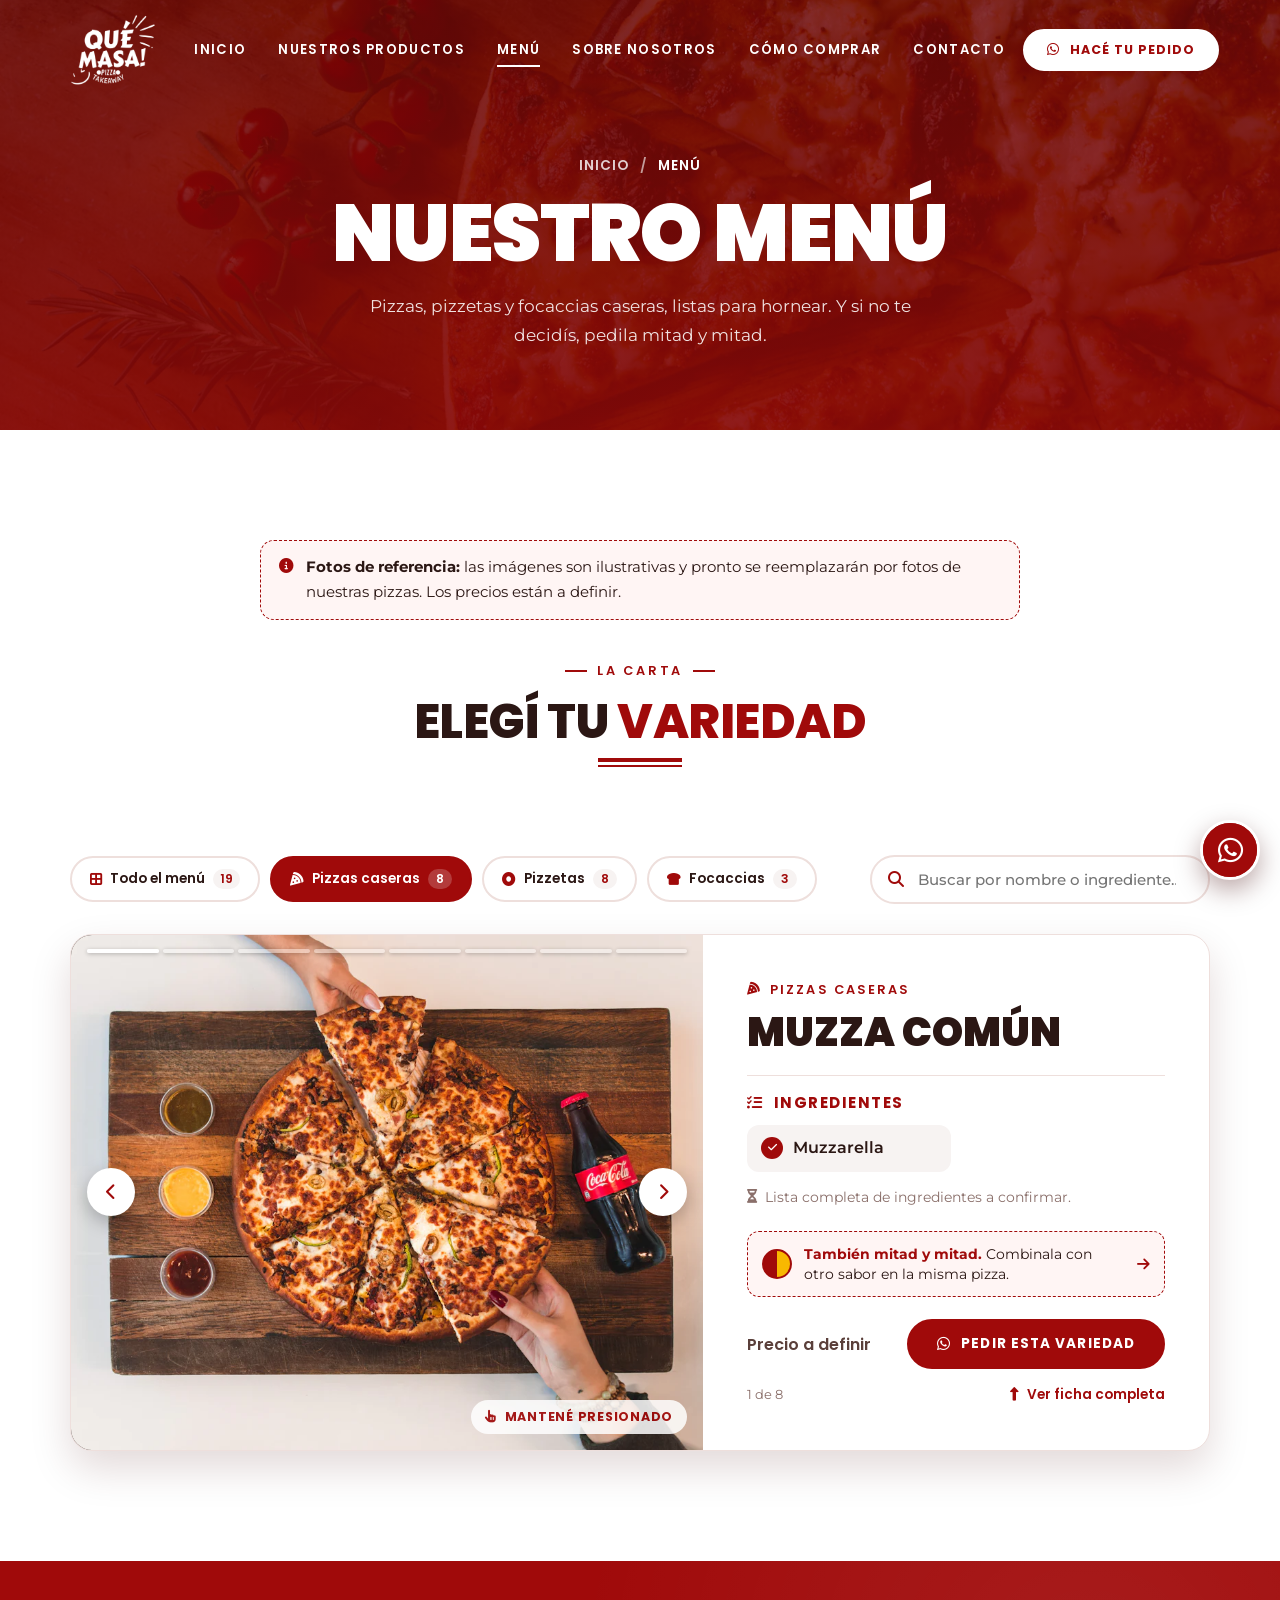
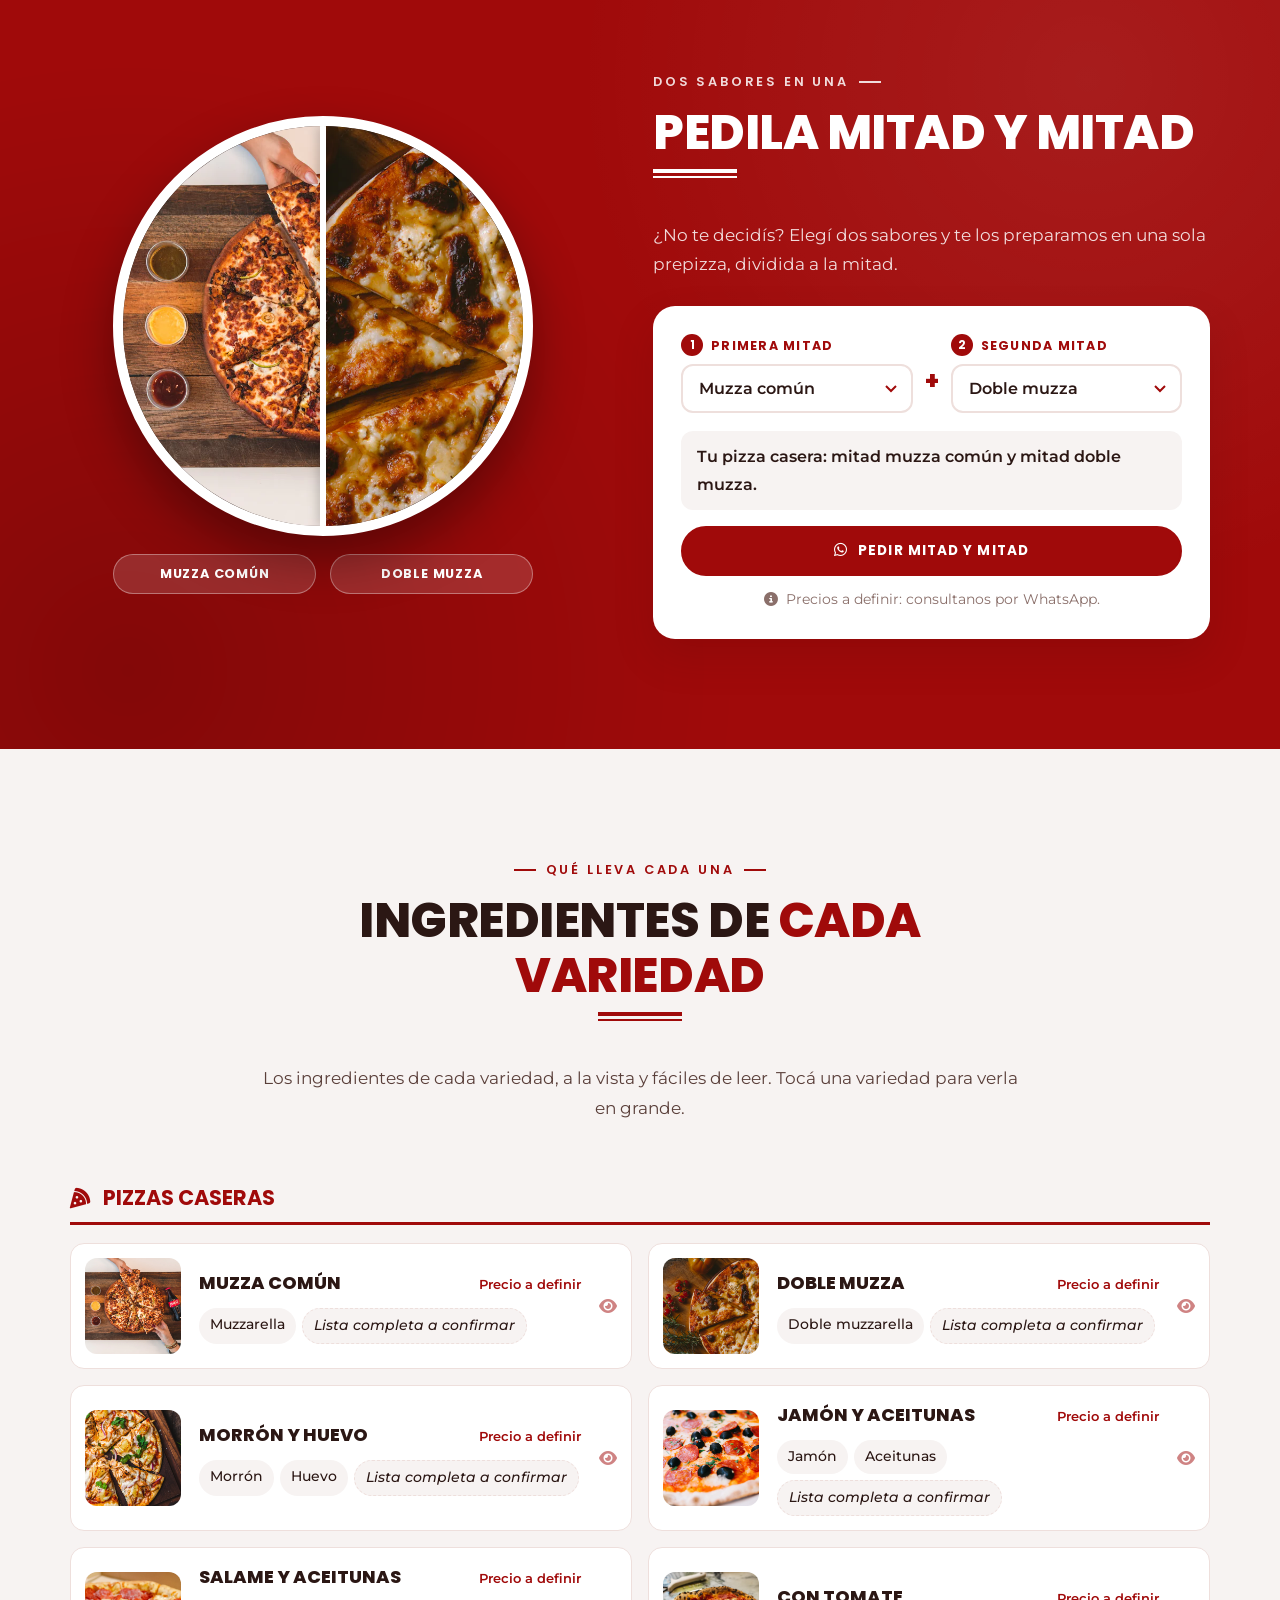
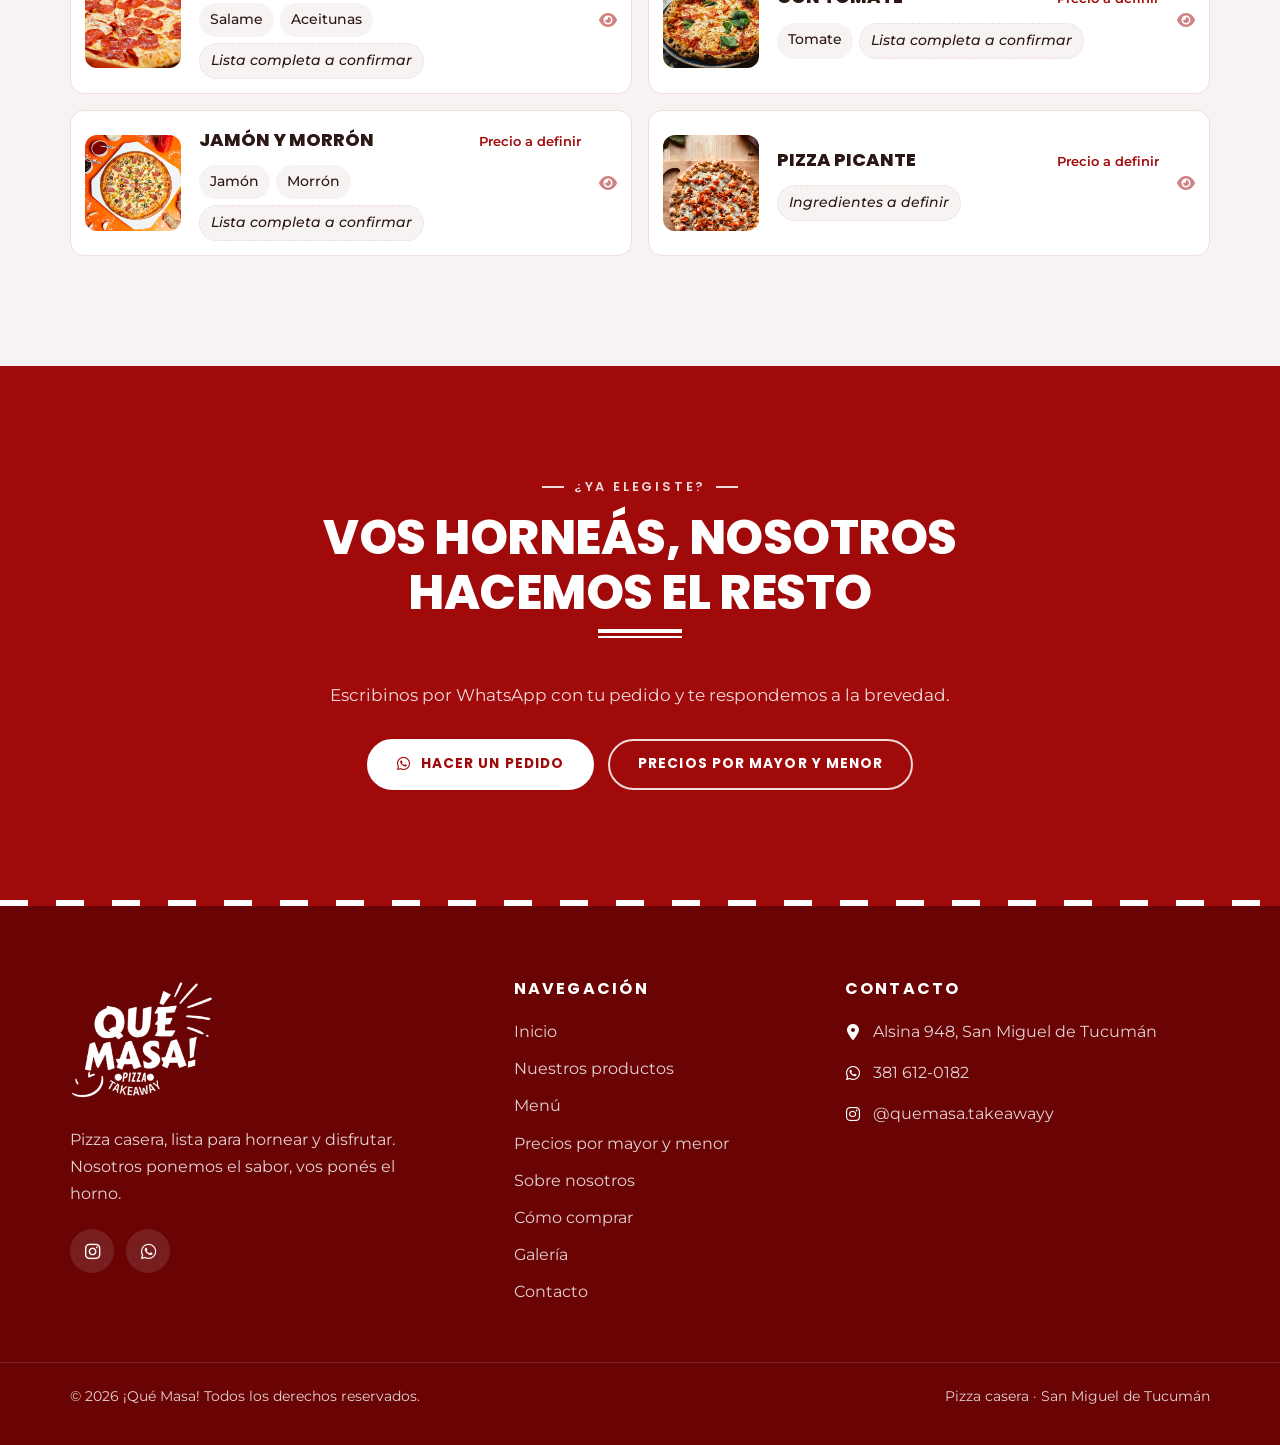
==== commit 1db4f291: "Menú: pizza mitad y mitad (dos sabores en una prepizza) Sección nueva en menu.html para elegir dos s" ====
--- a/menu.html
+++ b/menu.html
@@ -70,7 +70,7 @@
                     </ol>
                 </nav>
                 <h1 class="pagina-hero__titulo" id="menu-titulo">Nuestro menú</h1>
-                <p class="pagina-hero__texto">Pizzas, pizzetas y focaccias caseras, listas para hornear.</p>
+                <p class="pagina-hero__texto">Pizzas, pizzetas y focaccias caseras, listas para hornear. Y si no te decidís, pedila <a href="#mitad-y-mitad">mitad y mitad</a>.</p>
             </div>
         </section>
 
@@ -118,6 +118,12 @@
                         <h4 class="vitrina__subtitulo"><i class="fa-solid fa-list-check" aria-hidden="true"></i> Ingredientes</h4>
                         <ul class="ingredientes" id="vitrina-ingredientes"></ul>
                         <p class="vitrina__nota" id="vitrina-nota" hidden><i class="fa-solid fa-hourglass-half" aria-hidden="true"></i> Lista completa de ingredientes a confirmar.</p>
+
+                        <a class="vitrina__mitades" id="vitrina-mitades" href="#mitad-y-mitad" hidden>
+                            <span class="vitrina__mitades-icono" aria-hidden="true"></span>
+                            <span><strong>También mitad y mitad.</strong> Combinala con otro sabor en la misma pizza.</span>
+                            <i class="fa-solid fa-arrow-right" aria-hidden="true"></i>
+                        </a>
 
                         <div class="vitrina__pie">
                             <p class="vitrina__precio" id="vitrina-precio"></p>
@@ -142,6 +148,50 @@
                 <noscript>
                     <p class="carta__vacio">Para ver el menú interactivo necesitás tener JavaScript activado. También podés consultarnos por WhatsApp al 381 612-0182.</p>
                 </noscript>
+            </div>
+        </section>
+
+        <!-- ==================== MITAD Y MITAD ==================== -->
+        <!-- Se arma desde js/mitades.js con las categorías que tienen "mitades: true" en js/menu-datos.js -->
+        <section class="seccion mitades en-oscuro" id="mitad-y-mitad" aria-labelledby="mitades-titulo" hidden>
+            <div class="contenedor mitades__grid">
+                <div class="mitades__visual revelar">
+                    <div class="mitades__pizza" aria-hidden="true">
+                        <img class="mitades__img mitades__img--izq" id="mitades-img-1" alt="" width="1000" height="750">
+                        <img class="mitades__img mitades__img--der" id="mitades-img-2" alt="" width="1000" height="750">
+                    </div>
+                    <div class="mitades__nombres" aria-hidden="true">
+                        <span class="mitades__nombre" id="mitades-visual-1"></span>
+                        <span class="mitades__nombre" id="mitades-visual-2"></span>
+                    </div>
+                </div>
+
+                <div class="mitades__contenido revelar" style="--retraso:.1s">
+                    <div class="titulo-seccion titulo-seccion--izq">
+                        <span class="kicker">Dos sabores en una</span>
+                        <h2 class="titulo" id="mitades-titulo">Pedila <span class="destacado">mitad y mitad</span></h2>
+                        <p class="bajada">¿No te decidís? Elegí dos sabores y te los preparamos en una sola prepizza, dividida a la mitad.</p>
+                    </div>
+
+                    <div class="mitades__panel">
+                        <div class="mitades__selectores">
+                            <label class="mitades__campo">
+                                <span class="mitades__etiqueta"><span class="mitades__punto">1</span> Primera mitad</span>
+                                <select id="mitades-sabor-1"></select>
+                            </label>
+                            <span class="mitades__mas" aria-hidden="true">+</span>
+                            <label class="mitades__campo">
+                                <span class="mitades__etiqueta"><span class="mitades__punto">2</span> Segunda mitad</span>
+                                <select id="mitades-sabor-2"></select>
+                            </label>
+                        </div>
+                        <p class="mitades__resumen" id="mitades-resumen" aria-live="polite"></p>
+                        <a class="btn btn--rojo btn--bloque" id="mitades-pedir" href="https://wa.me/5493816120182" target="_blank" rel="noopener">
+                            <i class="fa-brands fa-whatsapp" aria-hidden="true"></i> Pedir mitad y mitad
+                        </a>
+                        <p class="mitades__nota" id="mitades-nota"><i class="fa-solid fa-circle-info" aria-hidden="true"></i> <span></span></p>
+                    </div>
+                </div>
             </div>
         </section>
 
@@ -283,5 +333,6 @@
     <script src="js/main.js" defer></script>
     <script src="js/menu-datos.js" defer></script>
     <script src="js/menu.js" defer></script>
+    <script src="js/mitades.js" defer></script>
 </body>
 </html>
--- a/css/style.css
+++ b/css/style.css
@@ -1603,6 +1603,184 @@
 }
 .fila-ingredientes__ver { color: var(--rojo); opacity: .5; transition: opacity var(--transicion); }
 .fila-ingredientes:hover .fila-ingredientes__ver { opacity: 1; }
+
+/* --------------------------------------------------------------------------
+   Pizza mitad y mitad (dos sabores en una prepizza)
+   -------------------------------------------------------------------------- */
+.mitades {
+    background:
+        radial-gradient(circle at 85% 15%, rgba(255, 255, 255, .08), transparent 40%),
+        radial-gradient(circle at 10% 90%, rgba(0, 0, 0, .18), transparent 45%),
+        var(--rojo);
+    color: var(--texto-claro);
+    overflow: hidden;
+    scroll-margin-top: 0;
+}
+.mitades[hidden] { display: none; }
+
+.mitades__grid {
+    display: grid;
+    grid-template-columns: 1fr 1.1fr;
+    gap: clamp(36px, 6vw, 80px);
+    align-items: center;
+}
+
+.mitades__visual { text-align: center; }
+.mitades__pizza {
+    position: relative;
+    width: min(420px, 100%);
+    aspect-ratio: 1;
+    margin: 0 auto;
+    border-radius: 50%;
+    overflow: hidden;
+    border: 10px solid var(--blanco);
+    background: var(--texto-oscuro);
+    box-shadow: 0 24px 50px rgba(0, 0, 0, .35);
+}
+.mitades__img {
+    position: absolute;
+    inset: 0;
+    width: 100%; height: 100%;
+    object-fit: cover;
+    transition: opacity .3s ease;
+}
+.mitades__img--izq { clip-path: inset(0 50% 0 0); }
+.mitades__img--der { clip-path: inset(0 0 0 50%); }
+/* Línea que divide las dos mitades */
+.mitades__pizza::after {
+    content: "";
+    position: absolute;
+    top: 0; bottom: 0; left: 50%;
+    width: 6px;
+    margin-left: -3px;
+    background: var(--blanco);
+    box-shadow: 0 0 12px rgba(0, 0, 0, .35);
+}
+.mitades__nombres {
+    display: grid;
+    grid-template-columns: 1fr 1fr;
+    gap: 14px;
+    width: min(420px, 100%);
+    margin: 18px auto 0;
+}
+.mitades__nombre {
+    padding: 8px 12px;
+    border-radius: 999px;
+    background: rgba(255, 255, 255, .14);
+    border: 1px solid rgba(255, 255, 255, .35);
+    font-family: var(--fuente-titulos);
+    font-size: .8rem;
+    font-weight: 700;
+    letter-spacing: .06em;
+    text-transform: uppercase;
+}
+
+.mitades__contenido .titulo-seccion { margin-bottom: 28px; }
+
+.mitades__panel {
+    padding: clamp(20px, 3vw, 28px);
+    border-radius: var(--radio-lg);
+    background: var(--blanco);
+    color: var(--texto-oscuro);
+    box-shadow: var(--sombra-lg);
+}
+.mitades__selectores {
+    display: grid;
+    grid-template-columns: minmax(0, 1fr) auto minmax(0, 1fr);
+    align-items: end;
+    gap: 12px;
+}
+.mitades__campo { display: grid; gap: 8px; }
+.mitades__etiqueta {
+    display: flex; align-items: center; gap: 8px;
+    font-family: var(--fuente-titulos);
+    font-size: .78rem;
+    font-weight: 700;
+    letter-spacing: .1em;
+    text-transform: uppercase;
+    color: var(--rojo);
+}
+.mitades__punto {
+    width: 22px; height: 22px;
+    display: grid; place-items: center;
+    border-radius: 50%;
+    background: var(--rojo);
+    color: var(--texto-claro);
+    font-size: .72rem;
+    letter-spacing: 0;
+}
+.mitades__campo select {
+    width: 100%;
+    padding: 13px 40px 13px 16px;
+    border: 2px solid var(--borde);
+    border-radius: 12px;
+    background: var(--blanco) url("data:image/svg+xml,%3Csvg xmlns='http://www.w3.org/2000/svg' viewBox='0 0 12 8'%3E%3Cpath d='M1 1l5 5 5-5' fill='none' stroke='%23A00A0A' stroke-width='2'/%3E%3C/svg%3E") no-repeat right 14px center / 12px;
+    -webkit-appearance: none;
+    appearance: none;
+    font: 600 .98rem var(--fuente-textos);
+    color: var(--texto-oscuro);
+    cursor: pointer;
+    transition: border-color var(--transicion), box-shadow var(--transicion);
+}
+.mitades__campo select:hover { border-color: var(--rojo); }
+.mitades__campo select:focus { outline: none; border-color: var(--rojo); box-shadow: 0 0 0 4px rgba(160, 10, 10, .12); }
+.mitades__mas {
+    padding-bottom: 12px;
+    font-family: var(--fuente-titulos);
+    font-size: 1.5rem;
+    font-weight: 800;
+    color: var(--rojo);
+}
+.mitades__resumen {
+    margin: 18px 0 16px;
+    padding: 12px 16px;
+    border-radius: 12px;
+    background: var(--gris-claro);
+    font-weight: 600;
+}
+.mitades__nota {
+    display: flex; align-items: center; justify-content: center; gap: 8px;
+    margin: 12px 0 0;
+    font-size: .85rem;
+    color: #8a6f6a;
+}
+
+/* Aviso en el carrusel: "También mitad y mitad" */
+.vitrina__mitades {
+    display: flex;
+    align-items: center;
+    gap: 12px;
+    margin: 0 0 22px;
+    padding: 12px 14px;
+    border-radius: 12px;
+    border: 1px dashed var(--rojo);
+    background: #FFF5F4;
+    font-size: .9rem;
+    line-height: 1.4;
+    transition: background var(--transicion);
+}
+.vitrina__mitades:hover { background: #FFEAE7; }
+.vitrina__mitades strong { color: var(--rojo); }
+.vitrina__mitades > i { margin-left: auto; color: var(--rojo); }
+.vitrina__mitades[hidden] { display: none; }
+/* Ícono: círculo partido en dos mitades */
+.vitrina__mitades-icono {
+    width: 30px; height: 30px;
+    flex-shrink: 0;
+    border-radius: 50%;
+    border: 2px solid var(--rojo);
+    background: linear-gradient(90deg, var(--rojo) 0 50%, var(--amarillo) 50% 100%);
+}
+
+@media (max-width: 1060px) {
+    .mitades__grid { grid-template-columns: 1fr; }
+    .mitades__pizza { width: min(340px, 100%); }
+    .mitades__nombres { width: min(340px, 100%); }
+}
+@media (max-width: 560px) {
+    .mitades__selectores { grid-template-columns: minmax(0, 1fr); }
+    .mitades__mas { padding: 0; text-align: center; line-height: 1; }
+}
 
 /* --------------------------------------------------------------------------
    CTA final del menú
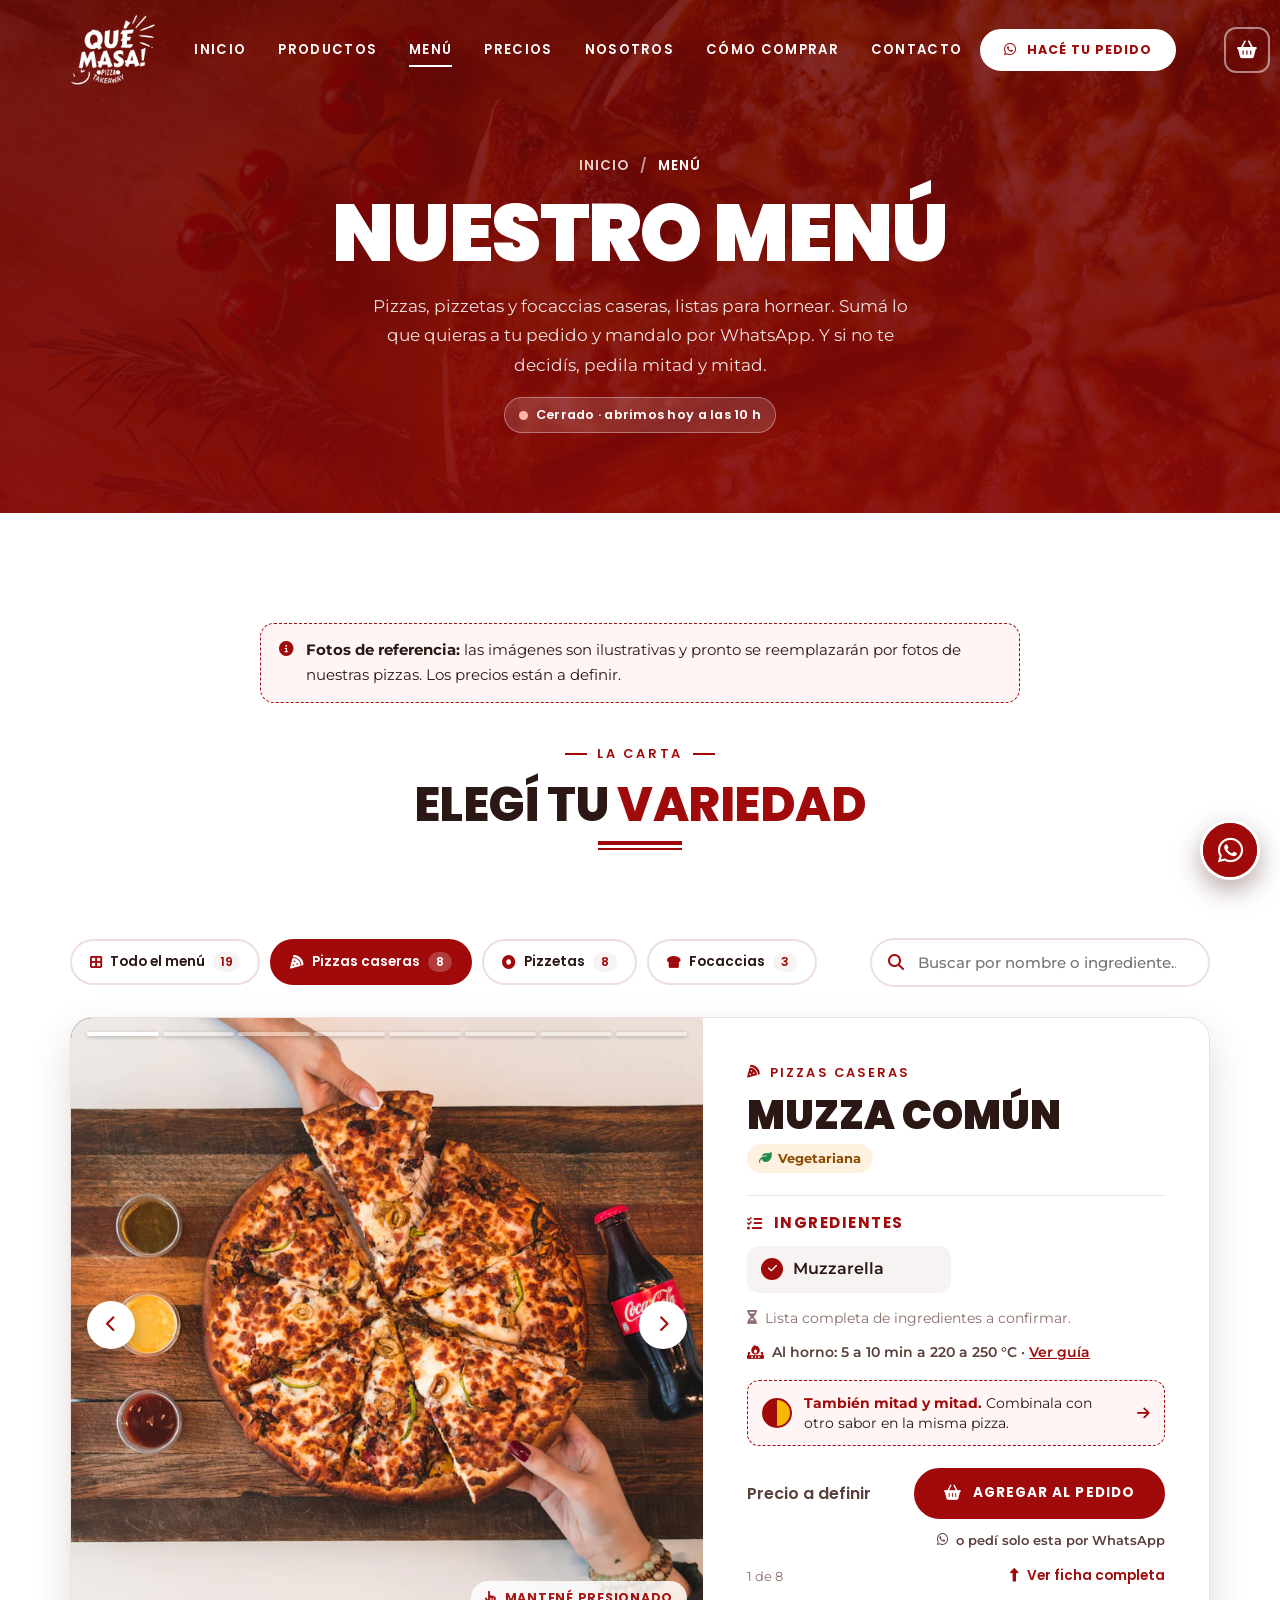
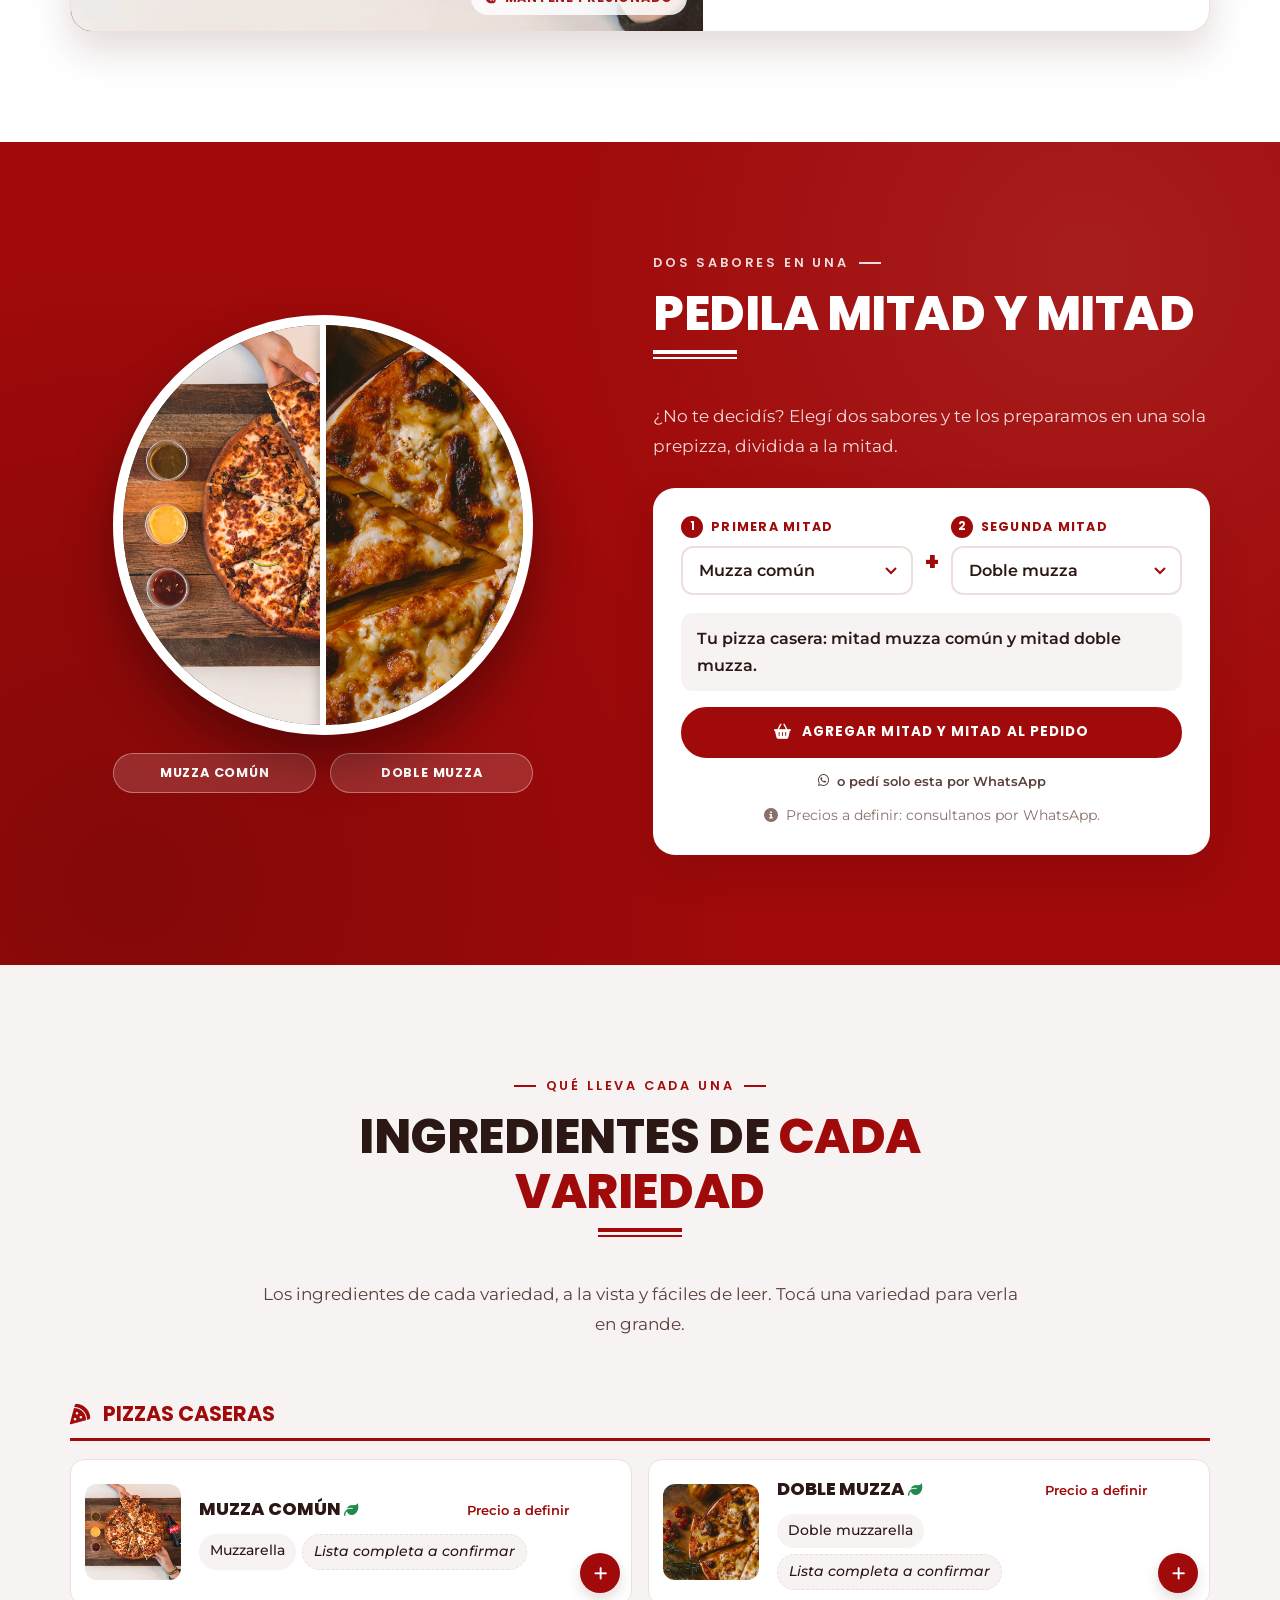
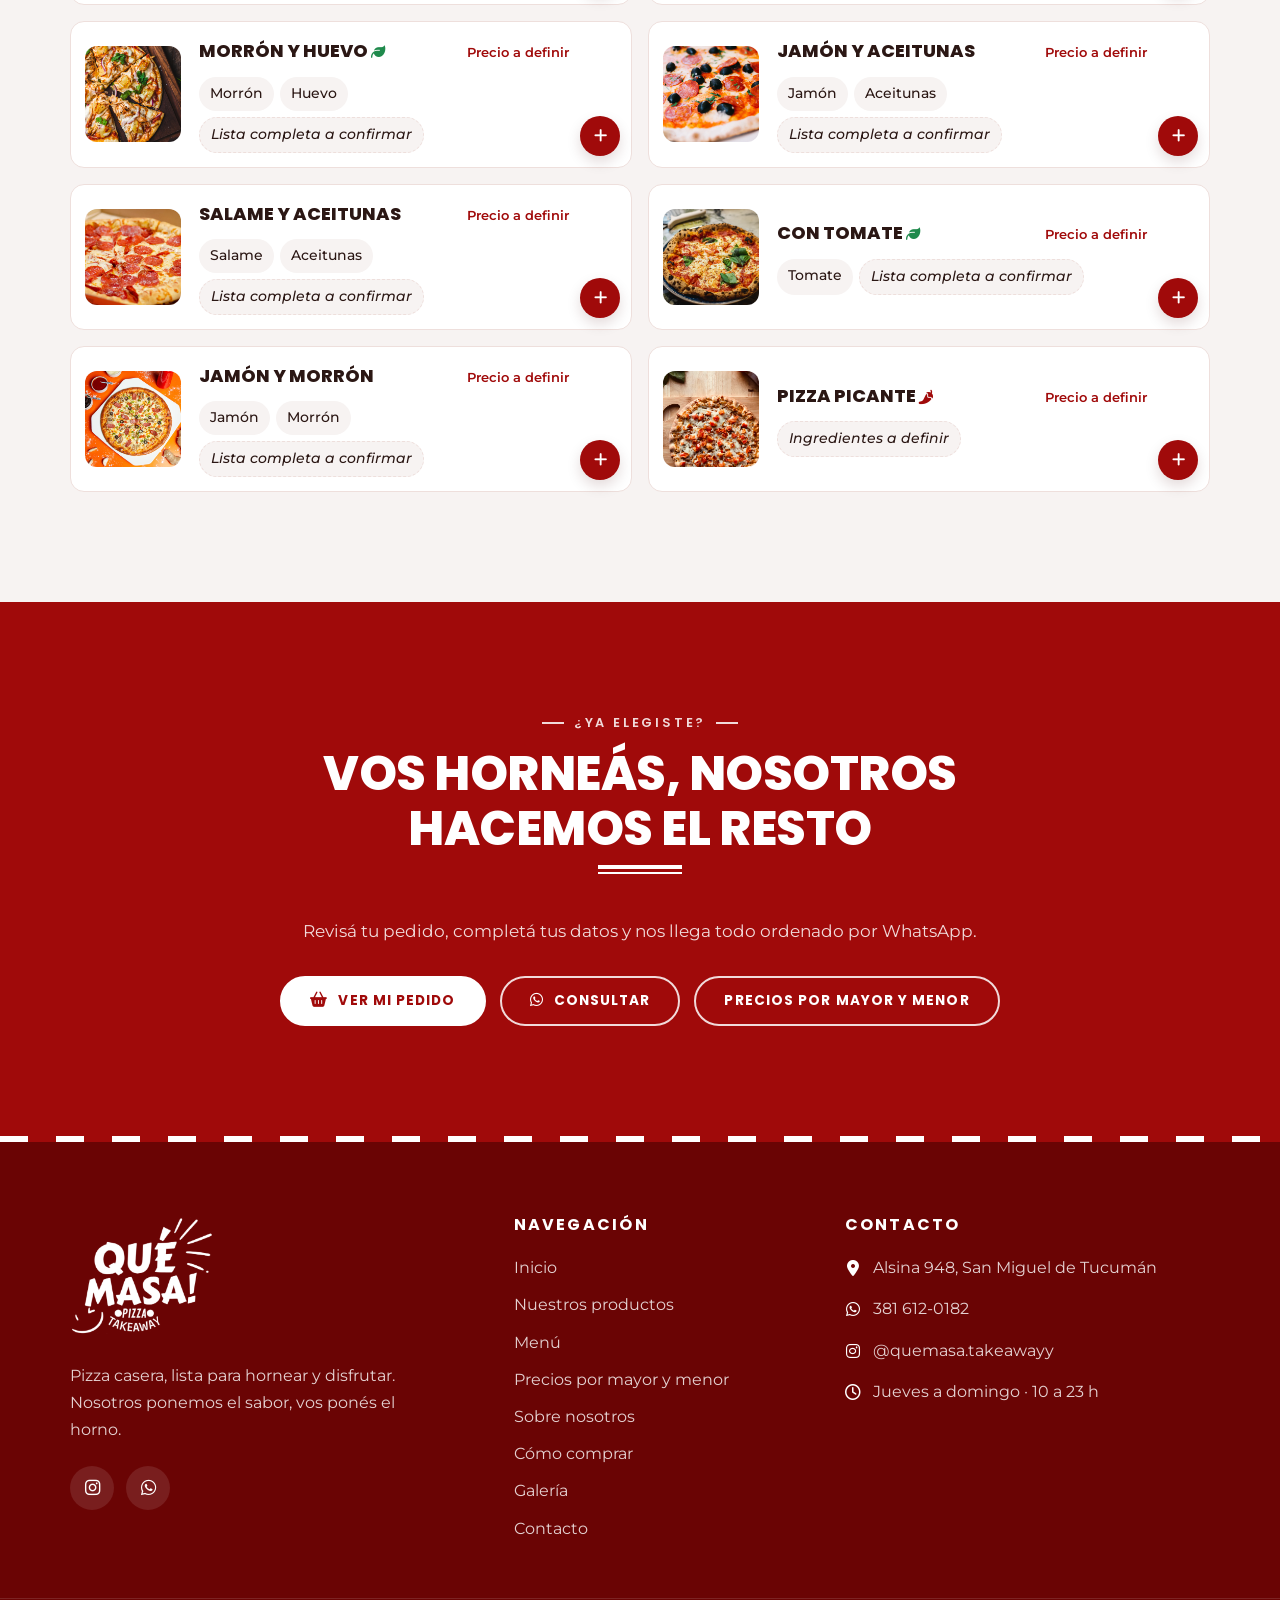
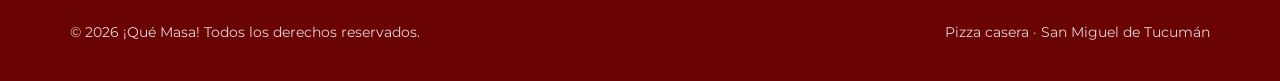
==== commit 1c074dd5: "Armador de pedido por WhatsApp, horarios, guía de horneado y más - Armador de pedido: carrito en tod" ====
--- a/menu.html
+++ b/menu.html
@@ -10,7 +10,10 @@
     <meta property="og:type" content="website">
     <meta property="og:title" content="Menú | ¡Qué Masa!">
     <meta property="og:description" content="Pizzas caseras, focaccias y pizzetas listas para hornear. Mirá los ingredientes de cada una.">
-    <meta property="og:image" content="assets/img/hero-pizza.webp">
+    <meta property="og:url" content="https://quemasa.vercel.app/menu.html">
+    <meta property="og:image" content="https://quemasa.vercel.app/assets/img/hero-pizza.webp">
+    <meta name="twitter:card" content="summary_large_image">
+    <link rel="canonical" href="https://quemasa.vercel.app/menu.html">
     <meta property="og:locale" content="es_AR">
 
     <link rel="icon" type="image/png" href="assets/img/favicon.png">
@@ -19,8 +22,8 @@
     <link rel="preconnect" href="https://fonts.googleapis.com">
     <link rel="preconnect" href="https://fonts.gstatic.com" crossorigin>
     <link href="https://fonts.googleapis.com/css2?family=Montserrat:wght@400;500;600;700&family=Poppins:wght@500;600;700;800;900&display=swap" rel="stylesheet">
-    <link rel="stylesheet" href="https://cdnjs.cloudflare.com/ajax/libs/font-awesome/6.5.2/css/all.min.css" crossorigin="anonymous" referrerpolicy="no-referrer">
-
+
+    <link rel="stylesheet" href="css/iconos.css">
     <link rel="stylesheet" href="css/style.css">
 </head>
 <body class="pagina-menu">
@@ -39,9 +42,10 @@
 
             <ul class="nav__menu" id="menu-principal">
                 <li><a class="nav__link" href="index.html#inicio">Inicio</a></li>
-                <li><a class="nav__link" href="index.html#productos">Nuestros productos</a></li>
+                <li><a class="nav__link" href="index.html#productos">Productos</a></li>
                 <li><a class="nav__link is-active" href="menu.html" aria-current="page">Menú</a></li>
-                <li><a class="nav__link" href="index.html#nosotros">Sobre nosotros</a></li>
+                <li><a class="nav__link" href="precios.html">Precios</a></li>
+                <li><a class="nav__link" href="index.html#nosotros">Nosotros</a></li>
                 <li><a class="nav__link" href="index.html#como-comprar">Cómo comprar</a></li>
                 <li><a class="nav__link" href="index.html#contacto">Contacto</a></li>
                 <li>
@@ -70,7 +74,8 @@
                     </ol>
                 </nav>
                 <h1 class="pagina-hero__titulo" id="menu-titulo">Nuestro menú</h1>
-                <p class="pagina-hero__texto">Pizzas, pizzetas y focaccias caseras, listas para hornear. Y si no te decidís, pedila <a href="#mitad-y-mitad">mitad y mitad</a>.</p>
+                <p class="pagina-hero__texto">Pizzas, pizzetas y focaccias caseras, listas para hornear. Sumá lo que quieras a tu pedido y mandalo por WhatsApp. Y si no te decidís, pedila <a href="#mitad-y-mitad">mitad y mitad</a>.</p>
+                <p class="pagina-hero__estado"><span class="estado-local" data-estado-local>Jueves a domingo · 10 a 23 h</span></p>
             </div>
         </section>
 
@@ -81,6 +86,8 @@
                     <i class="fa-solid fa-circle-info" aria-hidden="true"></i>
                     <span><strong>Fotos de referencia:</strong> las imágenes son ilustrativas y pronto se reemplazarán por fotos de nuestras pizzas. Los precios están a definir.</span>
                 </p>
+
+                <div class="promos promos--carta" data-promos hidden></div>
 
                 <div class="titulo-seccion revelar">
                     <span class="kicker">La carta</span>
@@ -113,11 +120,13 @@
                     <div class="vitrina__info">
                         <span class="vitrina__categoria" id="vitrina-categoria"></span>
                         <h3 class="vitrina__nombre" id="vitrina-nombre"></h3>
+                        <div class="vitrina__atributos" id="vitrina-atributos" hidden></div>
                         <p class="vitrina__descripcion" id="vitrina-descripcion"></p>
 
                         <h4 class="vitrina__subtitulo"><i class="fa-solid fa-list-check" aria-hidden="true"></i> Ingredientes</h4>
                         <ul class="ingredientes" id="vitrina-ingredientes"></ul>
                         <p class="vitrina__nota" id="vitrina-nota" hidden><i class="fa-solid fa-hourglass-half" aria-hidden="true"></i> Lista completa de ingredientes a confirmar.</p>
+                        <a class="vitrina__horneado" id="vitrina-horneado" href="index.html#horneado" hidden><i class="fa-solid fa-fire-burner" aria-hidden="true"></i> <span></span> · <u>Ver guía</u></a>
 
                         <a class="vitrina__mitades" id="vitrina-mitades" href="#mitad-y-mitad" hidden>
                             <span class="vitrina__mitades-icono" aria-hidden="true"></span>
@@ -127,10 +136,13 @@
 
                         <div class="vitrina__pie">
                             <p class="vitrina__precio" id="vitrina-precio"></p>
-                            <a class="btn btn--whatsapp" id="vitrina-pedir" href="https://wa.me/5493816120182" target="_blank" rel="noopener">
-                                <i class="fa-brands fa-whatsapp" aria-hidden="true"></i> Pedir esta variedad
-                            </a>
+                            <button class="btn btn--rojo" type="button" id="vitrina-agregar">
+                                <i class="fa-solid fa-basket-shopping" aria-hidden="true"></i> Agregar al pedido
+                            </button>
                         </div>
+                        <a class="vitrina__directo" id="vitrina-pedir" href="https://wa.me/5493816120182" target="_blank" rel="noopener">
+                            <i class="fa-brands fa-whatsapp" aria-hidden="true"></i> o pedí solo esta por WhatsApp
+                        </a>
                         <div class="vitrina__extra">
                             <p class="vitrina__contador" id="vitrina-contador"></p>
                             <button class="vitrina__ver-ficha" type="button" id="vitrina-ver-ficha">
@@ -186,6 +198,9 @@
                             </label>
                         </div>
                         <p class="mitades__resumen" id="mitades-resumen" aria-live="polite"></p>
+                        <button class="btn btn--rojo btn--bloque" type="button" id="mitades-agregar" hidden>
+                            <i class="fa-solid fa-basket-shopping" aria-hidden="true"></i> Agregar mitad y mitad al pedido
+                        </button>
                         <a class="btn btn--rojo btn--bloque" id="mitades-pedir" href="https://wa.me/5493816120182" target="_blank" rel="noopener">
                             <i class="fa-brands fa-whatsapp" aria-hidden="true"></i> Pedir mitad y mitad
                         </a>
@@ -214,12 +229,15 @@
                 <div class="titulo-seccion">
                     <span class="kicker">¿Ya elegiste?</span>
                     <h2 class="titulo" id="cta-titulo">Vos horneás, <span class="destacado">nosotros hacemos el resto</span></h2>
-                    <p class="bajada">Escribinos por WhatsApp con tu pedido y te respondemos a la brevedad.</p>
+                    <p class="bajada">Revisá tu pedido, completá tus datos y nos llega todo ordenado por WhatsApp.</p>
                 </div>
                 <div class="menu-cta__acciones">
-                    <a class="btn btn--blanco" href="https://wa.me/5493816120182" target="_blank" rel="noopener"
-                       data-wa="¡Hola, Qué Masa! Vi el menú y quiero hacer un pedido.">
-                        <i class="fa-brands fa-whatsapp" aria-hidden="true"></i> Hacer un pedido
+                    <a class="btn btn--blanco" href="#pedido" data-abrir-pedido>
+                        <i class="fa-solid fa-basket-shopping" aria-hidden="true"></i> Ver mi pedido
+                    </a>
+                    <a class="btn btn--contorno" href="https://wa.me/5493816120182" target="_blank" rel="noopener"
+                       data-wa="¡Hola, Qué Masa! Vi el menú y tengo una consulta.">
+                        <i class="fa-brands fa-whatsapp" aria-hidden="true"></i> Consultar
                     </a>
                     <a class="btn btn--contorno" href="precios.html">Precios por mayor y menor</a>
                 </div>
@@ -264,6 +282,10 @@
                         <a href="https://wa.me/5493816120182" target="_blank" rel="noopener" data-wa="¡Hola, Qué Masa! Tengo una consulta.">381 612-0182</a></li>
                     <li><i class="fa-brands fa-instagram" aria-hidden="true"></i>
                         <a href="https://www.instagram.com/quemasa.takeawayy/" target="_blank" rel="noopener">@quemasa.takeawayy</a></li>
+                    <li>
+                      <i class="fa-regular fa-clock" aria-hidden="true"></i>
+                      <span data-horarios>Jueves a domingo · 10 a 23 h</span>
+                    </li>
                 </ul>
             </div>
         </div>
@@ -299,18 +321,23 @@
             <div class="ficha__cuerpo">
                 <span class="vitrina__categoria" id="ficha-categoria"></span>
                 <h2 class="vitrina__nombre" id="ficha-nombre"></h2>
+                <div class="vitrina__atributos" id="ficha-atributos" hidden></div>
                 <p class="vitrina__descripcion" id="ficha-descripcion"></p>
 
                 <h3 class="vitrina__subtitulo"><i class="fa-solid fa-list-check" aria-hidden="true"></i> Ingredientes</h3>
                 <ul class="ingredientes" id="ficha-ingredientes"></ul>
                 <p class="vitrina__nota" id="ficha-nota" hidden><i class="fa-solid fa-hourglass-half" aria-hidden="true"></i> Lista completa de ingredientes a confirmar.</p>
+                <a class="vitrina__horneado" id="ficha-horneado" href="index.html#horneado" hidden><i class="fa-solid fa-fire-burner" aria-hidden="true"></i> <span></span> · <u>Ver guía</u></a>
 
                 <div class="vitrina__pie">
                     <p class="vitrina__precio" id="ficha-precio"></p>
-                    <a class="btn btn--whatsapp" id="ficha-pedir" href="https://wa.me/5493816120182" target="_blank" rel="noopener">
-                        <i class="fa-brands fa-whatsapp" aria-hidden="true"></i> Pedir esta variedad
-                    </a>
-                </div>
+                    <button class="btn btn--rojo" type="button" id="ficha-agregar">
+                        <i class="fa-solid fa-basket-shopping" aria-hidden="true"></i> Agregar al pedido
+                    </button>
+                </div>
+                <a class="vitrina__directo" id="ficha-pedir" href="https://wa.me/5493816120182" target="_blank" rel="noopener">
+                    <i class="fa-brands fa-whatsapp" aria-hidden="true"></i> o pedí solo esta por WhatsApp
+                </a>
                 <p class="ficha__ayuda">
                     <span id="ficha-contador"></span> ·
                     Tocá los costados de la foto para pasar de variedad · Deslizá hacia abajo para cerrar
@@ -330,8 +357,10 @@
         <button class="lightbox__btn lightbox__next" type="button" aria-label="Imagen siguiente"><i class="fa-solid fa-chevron-right" aria-hidden="true"></i></button>
     </div>
 
+    <script src="js/negocio-datos.js" defer></script>
+    <script src="js/menu-datos.js" defer></script>
     <script src="js/main.js" defer></script>
-    <script src="js/menu-datos.js" defer></script>
+    <script src="js/pedido.js" defer></script>
     <script src="js/menu.js" defer></script>
     <script src="js/mitades.js" defer></script>
 </body>
--- a/css/iconos.css
+++ b/css/iconos.css
@@ -0,0 +1,99 @@
+/* ==========================================================================
+   Íconos — Font Awesome Free 6.5.2 (https://fontawesome.com)
+   Licencias: íconos CC BY 4.0, fuentes SIL OFL 1.1, código MIT.
+   Versión reducida: solo trae los íconos que usa el sitio.
+   Generado automáticamente: si usás un ícono nuevo (fa-algo), hay que volver
+   a generar este archivo y las fuentes de assets/fonts/.
+   ========================================================================== */
+@font-face {
+    font-family: "Font Awesome 6 Free";
+    font-style: normal;
+    font-weight: 900;
+    font-display: block;
+    src: url(../assets/fonts/fa-solid-900.woff2) format("woff2");
+}
+@font-face {
+    font-family: "Font Awesome 6 Free";
+    font-style: normal;
+    font-weight: 400;
+    font-display: block;
+    src: url(../assets/fonts/fa-regular-400.woff2) format("woff2");
+}
+@font-face {
+    font-family: "Font Awesome 6 Brands";
+    font-style: normal;
+    font-weight: 400;
+    font-display: block;
+    src: url(../assets/fonts/fa-brands-400.woff2) format("woff2");
+}
+.fa-solid, .fa-regular, .fa-brands {
+    -moz-osx-font-smoothing: grayscale;
+    -webkit-font-smoothing: antialiased;
+    display: inline-block;
+    font-style: normal;
+    font-variant: normal;
+    line-height: 1;
+    text-rendering: auto;
+}
+.fa-solid { font-family: "Font Awesome 6 Free"; font-weight: 900; }
+.fa-regular { font-family: "Font Awesome 6 Free"; font-weight: 400; }
+.fa-brands { font-family: "Font Awesome 6 Brands"; font-weight: 400; }
+
+.fa-arrow-right:before { content: "\f061"; }
+.fa-basket-shopping:before { content: "\f291"; }
+.fa-book-open:before { content: "\f518"; }
+.fa-border-all:before { content: "\f84c"; }
+.fa-box-open:before { content: "\f49e"; }
+.fa-bread-slice:before { content: "\f7ec"; }
+.fa-cake-candles:before { content: "\f1fd"; }
+.fa-certificate:before { content: "\f0a3"; }
+.fa-check:before { content: "\f00c"; }
+.fa-chevron-left:before { content: "\f053"; }
+.fa-chevron-right:before { content: "\f054"; }
+.fa-circle-check:before { content: "\f058"; }
+.fa-circle-dot:before { content: "\f192"; }
+.fa-circle-info:before { content: "\f05a"; }
+.fa-clipboard-list:before { content: "\f46d"; }
+.fa-clock:before { content: "\f017"; }
+.fa-comment-dots:before { content: "\f4ad"; }
+.fa-diamond-turn-right:before { content: "\f5eb"; }
+.fa-eye:before { content: "\f06e"; }
+.fa-face-frown:before { content: "\f119"; }
+.fa-fire:before { content: "\f06d"; }
+.fa-fire-burner:before { content: "\e4f1"; }
+.fa-fire-flame-curved:before { content: "\f7e4"; }
+.fa-fire-flame-simple:before { content: "\f46a"; }
+.fa-google:before { content: "\f1a0"; }
+.fa-hand-holding-heart:before { content: "\f4be"; }
+.fa-hand-pointer:before { content: "\f25a"; }
+.fa-handshake:before { content: "\f2b5"; }
+.fa-hourglass-half:before { content: "\f252"; }
+.fa-house:before { content: "\f015"; }
+.fa-house-chimney:before { content: "\e3af"; }
+.fa-icicles:before { content: "\f7ad"; }
+.fa-instagram:before { content: "\f16d"; }
+.fa-leaf:before { content: "\f06c"; }
+.fa-list-check:before { content: "\f0ae"; }
+.fa-location-dot:before { content: "\f3c5"; }
+.fa-magnifying-glass:before { content: "\f002"; }
+.fa-magnifying-glass-plus:before { content: "\f00e"; }
+.fa-map-location-dot:before { content: "\f5a0"; }
+.fa-minus:before { content: "\f068"; }
+.fa-motorcycle:before { content: "\f21c"; }
+.fa-pepper-hot:before { content: "\f816"; }
+.fa-pizza-slice:before { content: "\f818"; }
+.fa-plug:before { content: "\f1e6"; }
+.fa-plus:before { content: "\2b"; }
+.fa-qrcode:before { content: "\f029"; }
+.fa-snowflake:before { content: "\f2dc"; }
+.fa-star:before { content: "\f005"; }
+.fa-stopwatch:before { content: "\f2f2"; }
+.fa-store:before { content: "\f54e"; }
+.fa-tag:before { content: "\f02b"; }
+.fa-tags:before { content: "\f02c"; }
+.fa-temperature-high:before { content: "\f769"; }
+.fa-trash-can:before { content: "\f2ed"; }
+.fa-up-long:before { content: "\f30c"; }
+.fa-whatsapp:before { content: "\f232"; }
+.fa-wheat-awn:before { content: "\e2cd"; }
+.fa-xmark:before { content: "\f00d"; }
--- a/css/style.css
+++ b/css/style.css
@@ -2062,6 +2062,869 @@
 }
 
 /* --------------------------------------------------------------------------
+   Estado del local: "Abierto ahora" / "Cerrado"
+   -------------------------------------------------------------------------- */
+.estado-local {
+    display: inline-flex;
+    align-items: center;
+    gap: 8px;
+    padding: 6px 14px;
+    border-radius: 999px;
+    background: rgba(255, 255, 255, .14);
+    border: 1px solid rgba(255, 255, 255, .35);
+    color: var(--texto-claro);
+    font-family: var(--fuente-titulos);
+    font-size: .8rem;
+    font-weight: 600;
+    letter-spacing: .02em;
+}
+.estado-local:empty { display: none; }
+.estado-local::before {
+    content: "";
+    width: 9px; height: 9px;
+    flex-shrink: 0;
+    border-radius: 50%;
+    background: currentColor;
+    opacity: .7;
+}
+.estado-local.is-abierto::before { background: #3DDC84; opacity: 1; box-shadow: 0 0 0 3px rgba(61, 220, 132, .3); animation: latido 2s ease-in-out infinite; }
+.estado-local.is-cerrado::before { background: #FFB4A8; opacity: 1; }
+@keyframes latido { 50% { box-shadow: 0 0 0 6px rgba(61, 220, 132, 0); } }
+/* Sobre fondo claro */
+.estado-local--chico,
+.ubicacion__estado .estado-local { background: var(--gris-claro); border-color: var(--borde); color: var(--texto-oscuro); font-size: .75rem; padding: 4px 12px; }
+.estado-local--chico.is-abierto::before,
+.ubicacion__estado .estado-local.is-abierto::before { background: #17A35A; }
+.estado-local--chico.is-cerrado::before,
+.ubicacion__estado .estado-local.is-cerrado::before { background: var(--rojo); }
+
+.hero__estado { margin: 22px 0 0; }
+.pagina-hero__estado { margin: 18px 0 0; }
+.ubicacion__horario { display: flex; align-items: center; gap: 10px; margin: -6px 0 8px; font-weight: 600; color: var(--texto-oscuro); }
+.ubicacion__horario i { color: var(--rojo); }
+.ubicacion__estado { margin: 0 0 20px; }
+
+/* --------------------------------------------------------------------------
+   Promociones
+   -------------------------------------------------------------------------- */
+.promos { display: grid; gap: 14px; }
+.promos[hidden] { display: none; }
+.promos--inicio { margin-top: 40px; }
+.promos--carta { margin-bottom: 40px; }
+.promo {
+    display: flex;
+    flex-wrap: wrap;
+    align-items: center;
+    gap: 14px 20px;
+    padding: 18px 22px;
+    border-radius: var(--radio-lg);
+    background:
+        repeating-linear-gradient(-45deg, rgba(255, 255, 255, .05) 0 14px, transparent 14px 28px),
+        var(--rojo-profundo);
+    color: var(--texto-claro);
+    box-shadow: var(--sombra-lg);
+}
+.promo__etiqueta {
+    padding: 6px 14px;
+    border-radius: 999px;
+    background: var(--amarillo);
+    color: var(--rojo-profundo);
+    font-family: var(--fuente-titulos);
+    font-size: .75rem;
+    font-weight: 800;
+    letter-spacing: .1em;
+    text-transform: uppercase;
+}
+.promo__textos { flex: 1 1 260px; display: grid; gap: 2px; }
+.promo__titulo { font-family: var(--fuente-titulos); font-size: 1.2rem; text-transform: uppercase; }
+.promo__boton { padding: 12px 22px; }
+@media (max-width: 560px) { .promo__boton { width: 100%; } }
+
+/* --------------------------------------------------------------------------
+   Armador de pedido: botón del header, botón flotante y aviso
+   -------------------------------------------------------------------------- */
+.nav__menu { margin-left: auto; }
+.nav__pedido {
+    order: 1; /* en escritorio, a la derecha del menú */
+    position: relative;
+    flex-shrink: 0;
+    width: 46px; height: 46px;
+    display: grid; place-items: center;
+    border: 2px solid rgba(255, 255, 255, .5);
+    border-radius: 12px;
+    background: transparent;
+    color: var(--texto-claro);
+    font-size: 1.1rem;
+    cursor: pointer;
+    transition: background var(--transicion), border-color var(--transicion), transform var(--transicion);
+}
+.nav__pedido:hover { background: rgba(255, 255, 255, .12); border-color: var(--texto-claro); }
+.nav__pedido-cantidad {
+    position: absolute;
+    top: -8px; right: -8px;
+    min-width: 22px; height: 22px;
+    padding: 0 6px;
+    display: none;
+    place-items: center;
+    border-radius: 999px;
+    background: var(--amarillo);
+    color: var(--rojo-profundo);
+    font-family: var(--fuente-titulos);
+    font-size: .72rem;
+    font-weight: 800;
+    line-height: 22px;
+    box-shadow: 0 2px 6px rgba(0, 0, 0, .3);
+}
+.nav__pedido.tiene-items .nav__pedido-cantidad { display: grid; animation: rebote .4s ease; }
+@keyframes rebote { 40% { transform: scale(1.3); } }
+
+.pedido-flotante {
+    position: fixed;
+    left: 20px; bottom: 24px;
+    z-index: 90;
+    display: inline-flex;
+    align-items: center;
+    gap: 10px;
+    padding: 14px 20px;
+    border: 3px solid var(--texto-claro);
+    border-radius: 999px;
+    background: var(--rojo-profundo);
+    color: var(--texto-claro);
+    font-family: var(--fuente-titulos);
+    font-size: .85rem;
+    font-weight: 700;
+    letter-spacing: .04em;
+    text-transform: uppercase;
+    box-shadow: 0 10px 26px rgba(60, 0, 0, .35);
+    cursor: pointer;
+    transition: transform var(--transicion), background var(--transicion);
+}
+.pedido-flotante:hover { transform: translateY(-3px); background: var(--rojo); }
+.pedido-flotante[hidden] { display: none; }
+
+.toast {
+    position: fixed;
+    left: 50%; bottom: 96px;
+    z-index: 400;
+    display: flex;
+    align-items: center;
+    gap: 12px;
+    width: max-content;
+    max-width: calc(100% - 32px);
+    padding: 12px 12px 12px 18px;
+    border-radius: 999px;
+    background: var(--texto-oscuro);
+    color: var(--texto-claro);
+    font-weight: 600;
+    font-size: .92rem;
+    box-shadow: 0 14px 34px rgba(0, 0, 0, .3);
+    transform: translate(-50%, 20px);
+    opacity: 0;
+    visibility: hidden;
+    transition: transform var(--transicion), opacity var(--transicion), visibility var(--transicion);
+}
+.toast.is-visible { transform: translate(-50%, 0); opacity: 1; visibility: visible; }
+.toast > i { color: #3DDC84; font-size: 1.1rem; }
+.toast__texto { line-height: 1.3; }
+.toast__boton {
+    flex-shrink: 0;
+    padding: 8px 14px;
+    border: 0;
+    border-radius: 999px;
+    background: var(--blanco);
+    color: var(--rojo);
+    font: 700 .78rem var(--fuente-titulos);
+    letter-spacing: .06em;
+    text-transform: uppercase;
+    cursor: pointer;
+}
+
+/* --------------------------------------------------------------------------
+   Armador de pedido: panel lateral
+   -------------------------------------------------------------------------- */
+.pedido { position: fixed; inset: 0; z-index: 260; }
+.pedido[hidden] { display: none; }
+.pedido__fondo {
+    position: absolute; inset: 0;
+    background: rgba(30, 2, 2, .6);
+    backdrop-filter: blur(3px);
+    opacity: 0;
+    transition: opacity .3s ease;
+}
+.pedido.is-abierto .pedido__fondo { opacity: 1; }
+.pedido__panel {
+    position: absolute;
+    top: 0; right: 0; bottom: 0;
+    width: min(480px, 100%);
+    display: flex;
+    flex-direction: column;
+    background: var(--blanco);
+    box-shadow: -20px 0 50px rgba(0, 0, 0, .3);
+    transform: translateX(100%);
+    transition: transform .35s cubic-bezier(.22, .61, .36, 1);
+}
+.pedido.is-abierto .pedido__panel { transform: none; }
+
+.pedido__cabecera {
+    display: flex;
+    align-items: flex-start;
+    justify-content: space-between;
+    gap: 12px;
+    padding: 20px 22px 16px;
+    border-bottom: 1px solid var(--borde);
+}
+.pedido__titulo {
+    display: flex; align-items: center; gap: 10px;
+    margin: 0 0 8px;
+    font-size: 1.4rem;
+    font-weight: 900;
+    text-transform: uppercase;
+    color: var(--texto-oscuro);
+}
+.pedido__titulo i { color: var(--rojo); }
+.pedido__cerrar {
+    width: 42px; height: 42px;
+    flex-shrink: 0;
+    display: grid; place-items: center;
+    border: 0;
+    border-radius: 50%;
+    background: var(--gris-claro);
+    color: var(--rojo);
+    font-size: 1.1rem;
+    cursor: pointer;
+    transition: background var(--transicion), color var(--transicion);
+}
+.pedido__cerrar:hover { background: var(--rojo); color: var(--texto-claro); }
+
+.pedido__cuerpo { flex: 1; overflow-y: auto; overscroll-behavior: contain; padding: 18px 22px 24px; }
+
+.pedido__vacio { display: none; text-align: center; padding: 40px 10px; color: #5a3f3a; }
+.pedido__vacio > i { font-size: 2.6rem; color: var(--rojo); margin-bottom: 14px; }
+.pedido.is-vacio .pedido__vacio { display: block; }
+.pedido.is-vacio .pedido__contenido { display: none; }
+
+.pedido__items { display: grid; gap: 12px; }
+.item-pedido {
+    display: grid;
+    grid-template-columns: 60px minmax(0, 1fr) auto;
+    gap: 12px;
+    align-items: start;
+    padding: 12px;
+    border: 1px solid var(--borde);
+    border-radius: var(--radio);
+    animation: aparecer .3s ease both;
+}
+.item-pedido__img {
+    position: relative;
+    width: 60px; height: 60px;
+    border-radius: 12px;
+    overflow: hidden;
+    background: var(--borde);
+}
+.item-pedido__img img { width: 100%; height: 100%; object-fit: cover; }
+.item-pedido__img--mitades { border-radius: 50%; }
+.item-pedido__img--mitades img { position: absolute; inset: 0; }
+.item-pedido__img--mitades img:first-child { clip-path: inset(0 50% 0 0); }
+.item-pedido__img--mitades img:last-child { clip-path: inset(0 0 0 50%); }
+.item-pedido__img--mitades::after { content: ""; position: absolute; top: 0; bottom: 0; left: 50%; width: 3px; margin-left: -1.5px; background: var(--blanco); }
+.item-pedido__cuerpo { display: grid; gap: 2px; min-width: 0; }
+.item-pedido__categoria { font-size: .7rem; font-weight: 700; letter-spacing: .12em; text-transform: uppercase; color: var(--rojo); }
+.item-pedido__nombre { font-family: var(--fuente-titulos); font-weight: 700; line-height: 1.25; color: var(--texto-oscuro); }
+.item-pedido__precio { font-size: .82rem; font-weight: 600; color: var(--texto-oscuro); }
+.item-pedido__precio.is-pendiente { color: #8a6f6a; font-style: italic; font-weight: 500; }
+.item-pedido__nota {
+    width: 100%;
+    margin-top: 6px;
+    padding: 7px 10px;
+    border: 1px dashed var(--borde);
+    border-radius: 8px;
+    background: var(--gris-claro);
+    font: 500 .82rem var(--fuente-textos);
+    color: var(--texto-oscuro);
+}
+.item-pedido__nota:focus { outline: none; border-style: solid; border-color: var(--rojo); background: var(--blanco); }
+
+.cantidad {
+    display: inline-flex;
+    align-items: center;
+    border: 2px solid var(--borde);
+    border-radius: 999px;
+    overflow: hidden;
+}
+.cantidad__boton {
+    width: 34px; height: 34px;
+    display: grid; place-items: center;
+    border: 0;
+    background: var(--blanco);
+    color: var(--rojo);
+    font-size: .8rem;
+    cursor: pointer;
+    transition: background var(--transicion), color var(--transicion);
+}
+.cantidad__boton:hover { background: var(--rojo); color: var(--texto-claro); }
+.cantidad__valor { min-width: 26px; text-align: center; font-family: var(--fuente-titulos); font-weight: 800; }
+
+.pedido__seguir {
+    display: inline-flex; align-items: center; gap: 8px;
+    margin: 14px 0 6px;
+    font-family: var(--fuente-titulos);
+    font-size: .85rem;
+    font-weight: 700;
+    color: var(--rojo);
+}
+.pedido__seguir:hover { text-decoration: underline; }
+
+.pedido__resumen { margin: 10px 0 4px; padding: 12px 14px; border-radius: 12px; background: var(--gris-claro); }
+.pedido__resumen:empty { display: none; }
+.pedido__resumen-fila { display: flex; justify-content: space-between; margin: 0; font-size: .9rem; font-weight: 600; }
+.pedido__resumen-nota { margin: 8px 0 0; font-size: .8rem; color: #8a6f6a; line-height: 1.45; }
+
+.pedido__subtitulo {
+    margin: 24px 0 14px;
+    padding-top: 18px;
+    border-top: 1px solid var(--borde);
+    font-size: .95rem;
+    letter-spacing: .1em;
+    text-transform: uppercase;
+    color: var(--rojo);
+}
+.pedido__form { display: grid; gap: 14px; }
+
+/* Campos de formulario (pedido y revendedores) */
+.campo { display: grid; gap: 6px; margin: 0; padding: 0; border: 0; min-width: 0; }
+.campo[hidden] { display: none; }
+.campo__etiqueta { font-family: var(--fuente-titulos); font-size: .78rem; font-weight: 700; letter-spacing: .06em; text-transform: uppercase; color: var(--texto-oscuro); padding: 0; }
+.campo__etiqueta small { text-transform: none; letter-spacing: 0; font-weight: 500; color: #8a6f6a; }
+.campo input,
+.campo select,
+.campo textarea {
+    width: 100%;
+    padding: 12px 14px;
+    border: 2px solid var(--borde);
+    border-radius: 12px;
+    background: var(--blanco);
+    font: 500 .95rem var(--fuente-textos);
+    color: var(--texto-oscuro);
+    transition: border-color var(--transicion), box-shadow var(--transicion);
+}
+.campo textarea { resize: vertical; min-height: 64px; }
+.campo select {
+    padding-right: 38px;
+    background: var(--blanco) url("data:image/svg+xml,%3Csvg xmlns='http://www.w3.org/2000/svg' viewBox='0 0 12 8'%3E%3Cpath d='M1 1l5 5 5-5' fill='none' stroke='%23A00A0A' stroke-width='2'/%3E%3C/svg%3E") no-repeat right 14px center / 12px;
+    -webkit-appearance: none;
+    appearance: none;
+    cursor: pointer;
+}
+.campo input:focus,
+.campo select:focus,
+.campo textarea:focus { outline: none; border-color: var(--rojo); box-shadow: 0 0 0 4px rgba(160, 10, 10, .12); }
+.campo__error { display: none; font-size: .8rem; font-weight: 600; color: var(--rojo); }
+.campo.is-error input { border-color: var(--rojo); background: #FFF5F4; }
+.campo.is-error .campo__error { display: block; }
+.campo-doble { display: grid; grid-template-columns: repeat(2, minmax(0, 1fr)); gap: 12px; }
+
+.campo--opciones { gap: 8px; }
+.opcion-radio { position: relative; display: block; cursor: pointer; }
+.opcion-radio[hidden] { display: none; }
+.opcion-radio input { position: absolute; opacity: 0; pointer-events: none; }
+.opcion-radio > span {
+    display: grid;
+    grid-template-columns: 22px 1fr;
+    column-gap: 10px;
+    align-items: center;
+    padding: 12px 14px;
+    border: 2px solid var(--borde);
+    border-radius: 12px;
+    font-weight: 600;
+    transition: border-color var(--transicion), background var(--transicion);
+}
+.opcion-radio > span i { color: var(--rojo); text-align: center; }
+.opcion-radio small { grid-column: 2; font-weight: 500; font-size: .8rem; color: #8a6f6a; }
+.opcion-radio small:empty { display: none; }
+.opcion-radio input:checked + span { border-color: var(--rojo); background: #FFF5F4; }
+.opcion-radio input:focus-visible + span { outline: 3px solid var(--amarillo); outline-offset: 2px; }
+
+.pedido__pie {
+    padding: 14px 22px 18px;
+    border-top: 1px solid var(--borde);
+    background: var(--blanco);
+    box-shadow: 0 -10px 24px rgba(70, 4, 4, .06);
+}
+.pedido__total { display: flex; justify-content: space-between; align-items: baseline; gap: 10px; margin-bottom: 12px; }
+.pedido__total[hidden] { display: none; }
+.pedido__total-etiqueta { font-size: .85rem; font-weight: 600; color: #5a3f3a; }
+.pedido__total-valor { font-family: var(--fuente-titulos); font-size: 1.15rem; font-weight: 800; color: var(--rojo); text-align: right; }
+.pedido__enviar[hidden] { display: none; }
+.pedido__enviado { display: flex; gap: 10px; align-items: flex-start; margin: 12px 0 0; font-size: .85rem; line-height: 1.45; }
+.pedido__enviado[hidden] { display: none; }
+.pedido__enviado i { color: #17A35A; margin-top: 3px; }
+.pedido__enviado a { color: var(--rojo); font-weight: 700; text-decoration: underline; }
+.pedido__vaciar {
+    display: block;
+    margin: 10px auto 0;
+    padding: 4px 8px;
+    border: 0;
+    background: none;
+    font: 600 .8rem var(--fuente-textos);
+    color: #8a6f6a;
+    cursor: pointer;
+}
+.pedido__vaciar:hover { color: var(--rojo); text-decoration: underline; }
+.pedido__vaciar[hidden] { display: none; }
+
+@media (max-width: 560px) {
+    .pedido__cabecera, .pedido__cuerpo, .pedido__pie { padding-left: 16px; padding-right: 16px; }
+    .item-pedido { grid-template-columns: 52px minmax(0, 1fr); }
+    .item-pedido__img { width: 52px; height: 52px; }
+    .item-pedido .cantidad { grid-column: 2; justify-self: start; }
+    .pedido-flotante { left: 16px; bottom: 24px; padding: 13px 18px; }
+    .toast { bottom: 100px; }
+}
+
+/* --------------------------------------------------------------------------
+   Menú: marcas (picante, vegetariana…), horneado y botones de pedido
+   -------------------------------------------------------------------------- */
+.vitrina__atributos { margin: -4px 0 12px; }
+.vitrina__atributos[hidden] { display: none; }
+.marcas { display: flex; flex-wrap: wrap; gap: 8px; }
+.marca-atributo {
+    display: inline-flex; align-items: center; gap: 6px;
+    padding: 4px 12px;
+    border-radius: 999px;
+    background: #FFF1E0;
+    color: #8A4B00;
+    font-size: .8rem;
+    font-weight: 700;
+}
+.marca-atributo .fa-leaf { color: #1F8A4C; }
+.marca-atributo .fa-pepper-hot { color: var(--rojo); }
+.fila-ingredientes__marca { font-size: .8em; color: var(--rojo); }
+.fila-ingredientes__marca.fa-leaf { color: #1F8A4C; }
+
+.vitrina__horneado {
+    display: block;
+    line-height: 1.5;
+    margin: -10px 0 18px;
+    font-size: .85rem;
+    font-weight: 600;
+    color: #5a3f3a;
+}
+.vitrina__horneado i { color: var(--rojo); margin-right: 4px; }
+.vitrina__horneado u { color: var(--rojo); }
+.vitrina__horneado[hidden] { display: none; }
+
+.vitrina__directo,
+.mitades__directo {
+    display: inline-flex; align-items: center; gap: 8px;
+    align-self: flex-end;
+    margin-top: 10px;
+    font-size: .82rem;
+    font-weight: 600;
+    color: #5a3f3a;
+}
+.vitrina__directo:hover,
+.mitades__directo:hover { color: var(--rojo); text-decoration: underline; }
+.ficha .vitrina__directo { display: flex; justify-content: center; }
+.mitades__directo { display: flex; justify-content: center; margin-top: 12px; }
+#mitades-agregar[hidden] { display: none; }
+
+.filas-ingredientes li { position: relative; }
+.fila-ingredientes__agregar {
+    position: absolute;
+    right: 12px; bottom: 12px;
+    width: 40px; height: 40px;
+    display: grid; place-items: center;
+    border: 0;
+    border-radius: 50%;
+    background: var(--rojo);
+    color: var(--texto-claro);
+    font-size: .95rem;
+    box-shadow: 0 6px 14px var(--sombra);
+    cursor: pointer;
+    transition: transform var(--transicion), background var(--transicion);
+}
+.fila-ingredientes__agregar:hover { transform: scale(1.1); background: var(--rojo-profundo); }
+.filas-ingredientes li:has(.fila-ingredientes__agregar) .fila-ingredientes { padding-right: 62px; }
+.filas-ingredientes li:has(.fila-ingredientes__agregar) .fila-ingredientes__ver { display: none; }
+
+/* --------------------------------------------------------------------------
+   Guía de horneado
+   -------------------------------------------------------------------------- */
+.horneado__grid {
+    display: grid;
+    grid-template-columns: minmax(0, 1fr) minmax(0, 1.15fr);
+    gap: 30px;
+    align-items: start;
+}
+.horneado__tiempos { display: grid; gap: 14px; }
+.tiempo {
+    padding: 18px 20px;
+    border-radius: var(--radio);
+    background: var(--blanco);
+    border: 1px solid var(--borde);
+    border-left: 6px solid var(--rojo);
+    box-shadow: 0 8px 20px var(--sombra);
+}
+.tiempo__producto {
+    display: flex; align-items: center; gap: 10px;
+    margin-bottom: 10px;
+    font-family: var(--fuente-titulos);
+    font-weight: 800;
+    text-transform: uppercase;
+    color: var(--rojo);
+}
+.tiempo__datos { display: grid; grid-template-columns: repeat(2, minmax(0, 1fr)); gap: 12px; }
+.tiempo__dato { display: flex; align-items: center; gap: 10px; }
+.tiempo__dato > i {
+    width: 40px; height: 40px;
+    flex-shrink: 0;
+    display: grid; place-items: center;
+    border-radius: 50%;
+    background: var(--gris-claro);
+    color: var(--rojo);
+}
+.tiempo__dato small { display: block; font-size: .72rem; text-transform: uppercase; letter-spacing: .1em; color: #8a6f6a; line-height: 1.2; }
+.tiempo__dato strong { font-family: var(--fuente-titulos); font-size: 1.05rem; line-height: 1.2; }
+
+.horneado__pasos {
+    counter-reset: horneo;
+    display: grid;
+    gap: 14px;
+    padding: clamp(22px, 3vw, 32px);
+    border-radius: var(--radio-lg);
+    background: var(--rojo);
+    color: var(--texto-claro);
+    box-shadow: var(--sombra-lg);
+}
+.horneado__paso {
+    counter-increment: horneo;
+    display: grid;
+    grid-template-columns: 40px 1fr;
+    gap: 14px;
+    align-items: center;
+    font-weight: 500;
+    line-height: 1.5;
+}
+.horneado__paso::before {
+    content: counter(horneo);
+    width: 40px; height: 40px;
+    display: grid; place-items: center;
+    border-radius: 50%;
+    background: var(--blanco);
+    color: var(--rojo);
+    font-family: var(--fuente-titulos);
+    font-weight: 900;
+    font-size: 1.1rem;
+}
+.horneado__consejos {
+    display: grid;
+    grid-template-columns: repeat(auto-fit, minmax(240px, 1fr));
+    gap: 16px;
+    margin-top: 30px;
+}
+.consejo {
+    display: flex;
+    gap: 14px;
+    align-items: flex-start;
+    padding: 18px;
+    border-radius: var(--radio);
+    border: 1px solid var(--borde);
+    background: var(--blanco);
+}
+.consejo__icono {
+    width: 44px; height: 44px;
+    flex-shrink: 0;
+    display: grid; place-items: center;
+    border-radius: 12px;
+    background: var(--rojo);
+    color: var(--texto-claro);
+}
+.consejo h3 { font-size: .95rem; text-transform: uppercase; color: var(--rojo); margin-bottom: 4px; }
+.consejo p { margin: 0; font-size: .92rem; color: #5a3f3a; }
+.horneado__conservacion { margin-top: 30px; padding: 22px 24px; border-radius: var(--radio); background: var(--gris-claro); }
+.horneado__conservacion[hidden] { display: none; }
+.horneado__conservacion-titulo { font-size: 1rem; text-transform: uppercase; color: var(--rojo); }
+.horneado__conservacion-lista { display: grid; gap: 10px; }
+.horneado__conservacion-lista li { display: flex; gap: 12px; align-items: baseline; }
+.horneado__conservacion-lista i { color: var(--rojo); width: 18px; text-align: center; }
+
+@media (max-width: 1060px) { .horneado__grid { grid-template-columns: 1fr; } }
+
+/* --------------------------------------------------------------------------
+   Eventos
+   -------------------------------------------------------------------------- */
+.eventos { padding: clamp(50px, 7vw, 80px) 0 0; }
+.eventos__caja {
+    display: grid;
+    grid-template-columns: auto minmax(0, 1fr) auto;
+    gap: 24px;
+    align-items: center;
+    padding: clamp(24px, 4vw, 36px);
+    border-radius: var(--radio-lg);
+    background:
+        radial-gradient(circle at 90% 10%, rgba(248, 184, 0, .25), transparent 40%),
+        var(--rojo-profundo);
+    color: var(--texto-claro);
+    box-shadow: var(--sombra-lg);
+}
+.eventos__icono {
+    width: 70px; height: 70px;
+    display: grid; place-items: center;
+    border-radius: 50%;
+    background: var(--amarillo);
+    color: var(--rojo-profundo);
+    font-size: 1.8rem;
+}
+.eventos__titulo { font-size: clamp(1.3rem, 2.6vw, 1.8rem); font-weight: 900; text-transform: uppercase; margin-bottom: 6px; }
+.eventos__texto p { margin: 0; color: rgba(255, 255, 255, .88); }
+.eventos__acciones { display: flex; flex-wrap: wrap; gap: 12px; }
+@media (max-width: 1060px) {
+    .eventos__caja { grid-template-columns: 1fr; text-align: center; justify-items: center; }
+    .eventos__acciones { justify-content: center; }
+}
+@media (max-width: 560px) { .eventos__acciones .btn { width: 100%; } }
+
+/* --------------------------------------------------------------------------
+   Comunidad: opiniones e Instagram
+   -------------------------------------------------------------------------- */
+.comunidad { background: var(--gris-claro); }
+.comunidad__grid { display: grid; grid-template-columns: minmax(0, 1.3fr) minmax(0, 1fr); gap: 24px; align-items: stretch; }
+.opiniones { display: grid; gap: 16px; }
+.opiniones--con-resenas { grid-template-columns: repeat(auto-fit, minmax(240px, 1fr)); }
+.opinion {
+    margin: 0;
+    padding: 24px;
+    border-radius: var(--radio-lg);
+    background: var(--blanco);
+    border: 1px solid var(--borde);
+    box-shadow: 0 8px 20px var(--sombra);
+}
+.opinion__estrellas { display: flex; gap: 3px; color: var(--amarillo-oscuro); margin-bottom: 10px; }
+.opinion__texto { margin: 0 0 12px; font-size: 1rem; font-style: italic; color: var(--texto-oscuro); }
+.opinion__autor { font-family: var(--fuente-titulos); font-weight: 700; color: var(--rojo); font-size: .9rem; }
+.opinion--invitacion { display: flex; flex-direction: column; justify-content: center; text-align: center; align-items: center; }
+.opiniones--con-resenas .opinion--invitacion { grid-column: 1 / -1; }
+.opinion__icono {
+    width: 64px; height: 64px;
+    display: grid; place-items: center;
+    margin-bottom: 14px;
+    border-radius: 50%;
+    background: #FFF1EF;
+    color: var(--rojo);
+    font-size: 1.6rem;
+}
+.opinion--invitacion h3 { font-size: 1.3rem; text-transform: uppercase; color: var(--texto-oscuro); }
+.opinion--invitacion p { color: #5a3f3a; max-width: 420px; }
+.opinion__acciones { display: flex; flex-wrap: wrap; justify-content: center; gap: 12px; margin-top: 6px; }
+
+.instagram-caja {
+    display: flex;
+    flex-direction: column;
+    justify-content: center;
+    gap: 18px;
+    padding: 26px;
+    border-radius: var(--radio-lg);
+    color: var(--texto-claro);
+    background: linear-gradient(135deg, var(--rojo-profundo), var(--rojo) 60%, #C8261A);
+    box-shadow: var(--sombra-lg);
+}
+.instagram-caja__cabecera { display: flex; gap: 16px; align-items: center; }
+.instagram-caja__cabecera p { margin: 0; color: rgba(255, 255, 255, .88); }
+.instagram-caja__icono {
+    width: 60px; height: 60px;
+    flex-shrink: 0;
+    display: grid; place-items: center;
+    border-radius: 18px;
+    background: var(--blanco);
+    color: var(--rojo);
+    font-size: 1.9rem;
+}
+.instagram-caja__titulo { font-size: 1.2rem; margin-bottom: 4px; overflow-wrap: anywhere; }
+.instagram-caja__grid { display: grid; grid-template-columns: repeat(3, 1fr); gap: 8px; }
+.instagram-caja__grid[hidden] { display: none; }
+.instagram-caja__foto { position: relative; aspect-ratio: 1; border-radius: 10px; overflow: hidden; }
+.instagram-caja__foto img { width: 100%; height: 100%; object-fit: cover; transition: transform var(--transicion); }
+.instagram-caja__foto i { position: absolute; right: 6px; top: 6px; color: var(--texto-claro); text-shadow: 0 1px 4px rgba(0, 0, 0, .5); }
+.instagram-caja__foto:hover img { transform: scale(1.08); }
+@media (max-width: 1060px) { .comunidad__grid { grid-template-columns: 1fr; } }
+@media (max-width: 560px) { .opinion__acciones .btn { width: 100%; } }
+
+/* --------------------------------------------------------------------------
+   Preguntas frecuentes
+   -------------------------------------------------------------------------- */
+.preguntas__contenedor { max-width: 860px; }
+.preguntas__lista { display: grid; gap: 12px; }
+.pregunta {
+    border: 1px solid var(--borde);
+    border-radius: var(--radio);
+    background: var(--blanco);
+    transition: border-color var(--transicion), box-shadow var(--transicion);
+}
+.pregunta[open] { border-color: var(--rojo); box-shadow: 0 10px 24px var(--sombra); }
+.pregunta__titulo {
+    display: flex;
+    align-items: center;
+    justify-content: space-between;
+    gap: 16px;
+    padding: 18px 22px;
+    font-family: var(--fuente-titulos);
+    font-weight: 700;
+    font-size: 1.02rem;
+    color: var(--texto-oscuro);
+    cursor: pointer;
+    list-style: none;
+}
+.pregunta__titulo::-webkit-details-marker { display: none; }
+.pregunta__titulo i {
+    width: 32px; height: 32px;
+    flex-shrink: 0;
+    display: grid; place-items: center;
+    border-radius: 50%;
+    background: var(--gris-claro);
+    color: var(--rojo);
+    font-size: .8rem;
+    transition: transform var(--transicion), background var(--transicion), color var(--transicion);
+}
+.pregunta[open] .pregunta__titulo i { transform: rotate(45deg); background: var(--rojo); color: var(--texto-claro); }
+.pregunta__respuesta { margin: 0; padding: 0 22px 20px; color: #5a3f3a; }
+.pregunta__respuesta a { color: var(--rojo); font-weight: 700; text-decoration: underline; }
+.preguntas__mas { margin: 30px 0 0; text-align: center; color: #5a3f3a; }
+.preguntas__mas a { color: var(--rojo); font-weight: 700; text-decoration: underline; }
+
+/* --------------------------------------------------------------------------
+   Precios: escalas por cantidad, acciones y revendedores
+   -------------------------------------------------------------------------- */
+.escalas { margin-top: 14px; padding: 14px 18px; border-radius: var(--radio); background: #FFF5F4; border: 1px dashed var(--rojo); }
+.escalas__titulo { display: block; margin-bottom: 8px; font-family: var(--fuente-titulos); font-size: .78rem; font-weight: 700; letter-spacing: .1em; text-transform: uppercase; color: var(--rojo); }
+.escalas__lista { display: flex; flex-wrap: wrap; gap: 8px; }
+.escalas__item { display: inline-flex; gap: 8px; padding: 6px 14px; border-radius: 999px; background: var(--blanco); font-size: .9rem; }
+.escalas__item strong { color: var(--rojo); font-family: var(--fuente-titulos); }
+
+.precios__consulta-acciones { display: flex; flex-wrap: wrap; gap: 12px; }
+@media (max-width: 560px) { .precios__consulta-acciones { width: 100%; } }
+
+.revendedores { background: var(--gris-claro); }
+.ventajas { display: grid; grid-template-columns: repeat(3, minmax(0, 1fr)); gap: 20px; margin-bottom: 40px; }
+.ventaja {
+    padding: 26px 24px;
+    border-radius: var(--radio-lg);
+    background: var(--blanco);
+    border: 1px solid var(--borde);
+    text-align: center;
+}
+.ventaja__icono {
+    width: 60px; height: 60px;
+    margin: 0 auto 14px;
+    display: grid; place-items: center;
+    border-radius: 50%;
+    background: var(--rojo);
+    color: var(--texto-claro);
+    font-size: 1.4rem;
+}
+.ventaja h3 { font-size: 1.05rem; text-transform: uppercase; color: var(--rojo); margin-bottom: 6px; }
+.ventaja p { margin: 0; color: #5a3f3a; font-size: .95rem; }
+
+.formulario-caja {
+    display: grid;
+    grid-template-columns: minmax(0, .8fr) minmax(0, 1.4fr);
+    gap: clamp(24px, 4vw, 44px);
+    padding: clamp(24px, 4vw, 40px);
+    border-radius: var(--radio-lg);
+    background: var(--blanco);
+    box-shadow: var(--sombra-lg);
+}
+.formulario-caja__icono {
+    width: 58px; height: 58px;
+    display: grid; place-items: center;
+    margin-bottom: 14px;
+    border-radius: 16px;
+    background: var(--rojo);
+    color: var(--texto-claro);
+    font-size: 1.5rem;
+}
+.formulario-caja__intro h3 { font-size: 1.5rem; font-weight: 900; text-transform: uppercase; color: var(--texto-oscuro); }
+.formulario-caja__intro p { color: #5a3f3a; }
+.formulario { display: grid; grid-template-columns: repeat(2, minmax(0, 1fr)); gap: 16px; align-content: start; }
+.campo--ancho { grid-column: 1 / -1; }
+
+@media (max-width: 1060px) {
+    .ventajas { grid-template-columns: 1fr; }
+    .formulario-caja { grid-template-columns: 1fr; }
+}
+@media (max-width: 560px) { .formulario { grid-template-columns: 1fr; } }
+
+/* --------------------------------------------------------------------------
+   Página 404
+   -------------------------------------------------------------------------- */
+.error-404 {
+    min-height: 100vh;
+    min-height: 100svh;
+    display: grid;
+    place-items: center;
+    padding: 40px 0;
+    text-align: center;
+    color: var(--texto-claro);
+    background:
+        radial-gradient(circle at 20% 20%, rgba(255, 255, 255, .08), transparent 40%),
+        var(--rojo-profundo);
+}
+.error-404__numero {
+    display: flex; align-items: center; justify-content: center; gap: .1em;
+    font-family: var(--fuente-titulos);
+    font-size: clamp(6rem, 22vw, 11rem);
+    font-weight: 900;
+    line-height: 1;
+}
+.error-404__numero { margin: 0; }
+/* Cada pieza cae de arriba (escalonada) y al terminar queda ondulando en loop */
+.error-404__pieza {
+    display: inline-block;
+    transform-origin: 50% 100%;
+    animation:
+        caer .95s cubic-bezier(.45, 0, .55, 1) both,
+        ola 2.4s ease-in-out infinite;
+    animation-delay:
+        calc(var(--i) * .18s),
+        calc(1.2s + var(--i) * .2s);
+}
+.error-404__pieza--pizza i { display: block; font-size: .8em; color: var(--amarillo); filter: drop-shadow(0 10px 18px rgba(0, 0, 0, .3)); }
+@keyframes caer {
+    0%   { transform: translateY(-110vh) rotate(-25deg); opacity: 0; }
+    15%  { opacity: 1; }
+    60%  { transform: translateY(0) rotate(0) scale(1.08, .82); }  /* aterriza y se aplasta */
+    75%  { transform: translateY(-18%) scale(.96, 1.06); }          /* rebote */
+    88%  { transform: translateY(0) scale(1.03, .96); }
+    100% { transform: translateY(0) rotate(0) scale(1); }
+}
+@keyframes ola {
+    0%, 100% { transform: translateY(0) rotate(0); }
+    25%      { transform: translateY(-14%) rotate(-4deg); }
+    50%      { transform: translateY(0) rotate(0); }
+    75%      { transform: translateY(4%) rotate(3deg); }
+}
+.error-404__titulo { font-size: clamp(1.5rem, 4vw, 2.2rem); font-weight: 900; text-transform: uppercase; margin: 14px 0 10px; }
+.error-404 p { max-width: 460px; margin: 0 auto 28px; color: rgba(255, 255, 255, .88); }
+.error-404__acciones { display: flex; flex-wrap: wrap; justify-content: center; gap: 14px; }
+/* Cuando las piezas terminan de caer aparece el logo, y después el texto */
+.error-404__logo { display: inline-block; margin: 18px auto 0; }
+.error-404__logo img {
+    width: clamp(140px, 20vw, 200px);
+    height: auto;
+    filter: drop-shadow(0 10px 24px rgba(40, 0, 0, .45));
+    animation: logoPop .7s cubic-bezier(.34, 1.56, .64, 1) 1.35s both;
+}
+@keyframes logoPop {
+    0%   { opacity: 0; transform: scale(.3) rotate(-12deg); }
+    60%  { opacity: 1; }
+    100% { opacity: 1; transform: scale(1) rotate(0); }
+}
+.error-404__titulo,
+.error-404__bajada,
+.error-404__acciones { animation: aparecer .6s ease both; animation-delay: 1.9s; }
+.error-404__bajada { animation-delay: 2s; }
+.error-404__acciones { animation-delay: 2.1s; }
+
+/* --------------------------------------------------------------------------
    WhatsApp flotante
    -------------------------------------------------------------------------- */
 .whatsapp-flotante {
@@ -2115,6 +2978,9 @@
 @media (max-width: 1240px) {
     .nav__link { padding: 10px 10px; font-size: .76rem; }
     .nav__link::after { left: 10px; right: 10px; }
+    /* Pantallas medianas: "Hacé tu pedido" queda solo con el ícono de WhatsApp */
+    .nav__cta { font-size: 0; gap: 0; padding: 11px 13px; }
+    .nav__cta i { font-size: 1.15rem; }
 }
 
 @media (max-width: 1060px) {
@@ -2139,8 +3005,10 @@
     .nav__menu li:last-child { border: 0; margin-top: 24px; }
     .nav__link { padding: 16px 4px; font-size: .9rem; }
     .nav__link::after { display: none; }
-    .nav__cta { width: 100%; padding: 15px 22px; }
+    .nav__cta { width: 100%; padding: 15px 22px; font-size: .78rem; gap: 10px; }
     .nav__toggle { z-index: 2; }
+    .nav { gap: 12px; }
+    .nav__pedido { margin-left: auto; order: 0; }
     body.menu-abierto { overflow: hidden; }
     .nav-overlay {
         position: fixed; inset: 0; z-index: -1;
